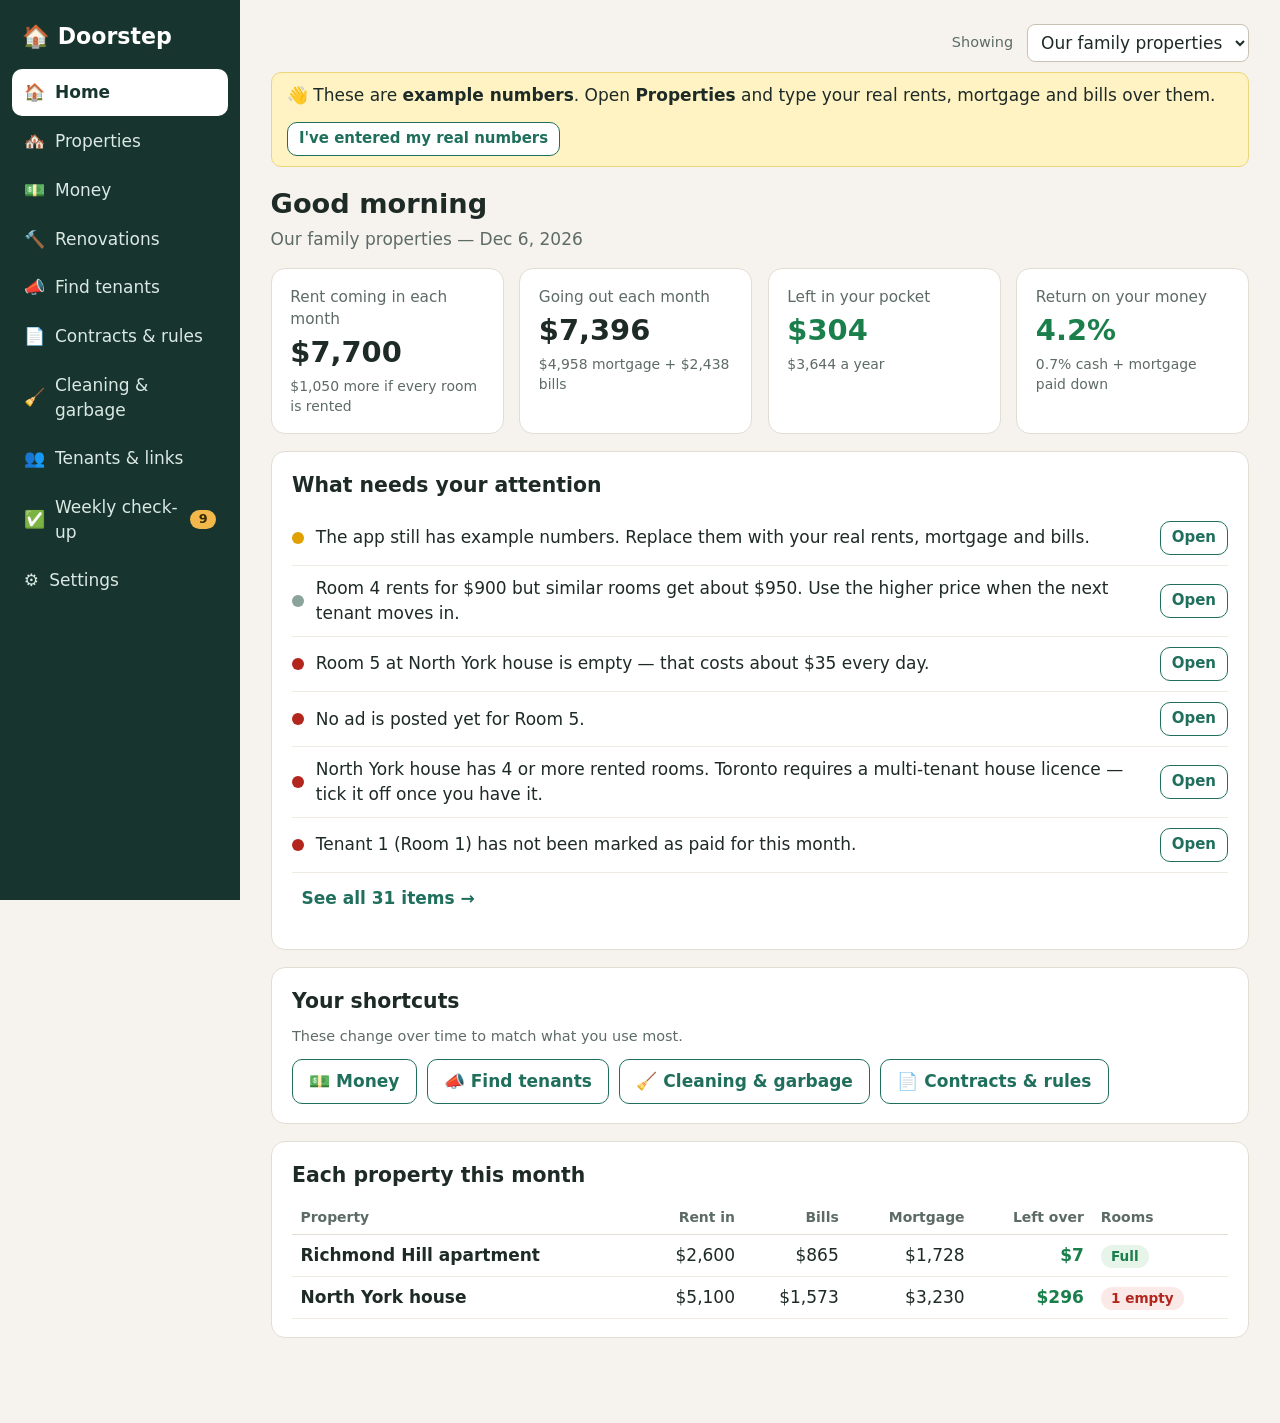
==== index.html @ 4da703fa "Doorstep: rental manager app Co-Authored-By: Claude Fable 5.2 <noreply@anthropic.com>" ====
<!doctype html><html lang="en"><head><meta charset="utf-8"><meta name="robots" content="noindex,nofollow"><meta name="viewport" content="width=device-width,initial-scale=1"><title>Doorstep — rental manager</title><style>
:root{--bg:#f6f3ee;--card:#fff;--ink:#1d2a26;--mute:#5d6b66;--line:#e2ddd3;--brand:#1f6f5c;--brand2:#e7f2ee;--warn:#b45309;--warnbg:#fdf3e1;--bad:#b3261e;--badbg:#fbe9e7;--good:#1a7f4b;--goodbg:#e6f4ea;--r:14px}
*{box-sizing:border-box}
html{font-size:17px}
body{margin:0;font-family:"Segoe UI",system-ui,-apple-system,Roboto,Arial,sans-serif;background:var(--bg);color:var(--ink);line-height:1.45}
h1{font-size:1.6rem;margin:0 0 .2rem}h2{font-size:1.2rem;margin:0 0 .6rem}h3{font-size:1rem;margin:1rem 0 .4rem}
p{margin:.3rem 0 .7rem}a{color:var(--brand)}
.sub{color:var(--mute);margin-bottom:1rem}
.small{font-size:.85rem;color:var(--mute)}
#app{display:flex;min-height:100vh}
nav{width:240px;background:#17352e;color:#fff;padding:1rem .7rem;position:sticky;top:0;height:100vh;overflow:auto;flex-shrink:0}
nav .logo{font-size:1.3rem;font-weight:700;padding:.2rem .6rem 1rem}
nav button{display:flex;gap:.6rem;align-items:center;width:100%;background:none;border:0;color:#dbe8e3;font:inherit;text-align:left;padding:.65rem .7rem;border-radius:10px;cursor:pointer;margin-bottom:2px}
nav button:hover{background:#ffffff1a}
nav button.on{background:#fff;color:#17352e;font-weight:600}
nav .badge{margin-left:auto;background:#f2b84b;color:#3b2a00;border-radius:99px;font-size:.75rem;padding:0 .5rem;font-weight:700}
main{flex:1;padding:1.4rem 1.8rem 4rem;max-width:1100px;min-width:0}
.top{display:flex;gap:.8rem;align-items:center;justify-content:flex-end;margin-bottom:.6rem;flex-wrap:wrap}
.card{background:var(--card);border:1px solid var(--line);border-radius:var(--r);padding:1.1rem 1.2rem;margin-bottom:1rem}
.grid{display:grid;gap:.9rem;grid-template-columns:repeat(auto-fit,minmax(200px,1fr));margin-bottom:1rem}
.stat{background:var(--card);border:1px solid var(--line);border-radius:var(--r);padding:1rem 1.1rem}
.stat .l{color:var(--mute);font-size:.9rem}.stat .v{font-size:1.7rem;font-weight:700;margin:.1rem 0}.stat .h{font-size:.82rem;color:var(--mute)}
.pos{color:var(--good)}.neg{color:var(--bad)}
.btn{font:inherit;border:1px solid var(--brand);background:var(--brand);color:#fff;border-radius:10px;padding:.55rem .95rem;cursor:pointer;font-weight:600;text-decoration:none;display:inline-block}
.btn:hover{filter:brightness(1.08)}
.btn.sec{background:#fff;color:var(--brand)}
.btn.ghost{background:none;border-color:transparent;color:var(--brand);padding:.4rem .5rem}
.btn.del{background:none;border-color:transparent;color:var(--bad);padding:.3rem .5rem;font-weight:400}
.btn.sm{padding:.3rem .65rem;font-size:.88rem}
.btn:focus-visible,.in:focus-visible,nav button:focus-visible{outline:3px solid #f2b84b;outline-offset:2px}
.row{display:flex;gap:.6rem;flex-wrap:wrap;align-items:center}
.sp{justify-content:space-between}
.in,select,textarea{font:inherit;border:1px solid #c9c2b5;border-radius:8px;padding:.42rem .55rem;background:#fff;color:var(--ink);max-width:100%}
input[type=number].in{width:120px;text-align:right}
textarea{width:100%;min-height:9rem;line-height:1.4}
label.f{display:flex;flex-direction:column;gap:.2rem;font-size:.9rem;color:var(--mute);min-width:150px}
label.f .in,label.f select{color:var(--ink)}
.form{display:grid;gap:.8rem;grid-template-columns:repeat(auto-fit,minmax(170px,1fr));margin:.6rem 0 1rem}
table{width:100%;border-collapse:collapse}
th{text-align:left;font-size:.82rem;color:var(--mute);font-weight:600;padding:.4rem .5rem;border-bottom:1px solid var(--line)}
td{padding:.45rem .5rem;border-bottom:1px solid #efebe3;vertical-align:middle}
td.n,th.n{text-align:right}
.tw{overflow-x:auto}
.chip{display:inline-block;border-radius:99px;padding:.1rem .6rem;font-size:.8rem;font-weight:600;background:#eee;color:#444;white-space:nowrap}
.chip.g{background:var(--goodbg);color:var(--good)}.chip.w{background:var(--warnbg);color:var(--warn)}.chip.b{background:var(--badbg);color:var(--bad)}.chip.i{background:var(--brand2);color:var(--brand)}
.note{background:var(--brand2);border-radius:10px;padding:.7rem .9rem;margin:.6rem 0;font-size:.92rem}
.note.w{background:var(--warnbg)}.note.b{background:var(--badbg)}
.todo{display:flex;gap:.7rem;align-items:center;padding:.6rem 0;border-bottom:1px solid #efebe3}
.todo:last-child{border:0}.todo .t{flex:1}
.dot{width:.7rem;height:.7rem;border-radius:50%;flex-shrink:0}.dot.high{background:var(--bad)}.dot.med{background:#e0a100}.dot.low{background:#8aa39b}
.bar{display:flex;height:34px;border-radius:8px;overflow:hidden;margin:.5rem 0}
.bar div{min-width:2px}
.legend{display:flex;gap:1rem;flex-wrap:wrap;font-size:.86rem}
.legend i{display:inline-block;width:.8rem;height:.8rem;border-radius:3px;margin-right:.3rem;vertical-align:-1px}
.big{font-size:2.6rem;font-weight:800}
.week{display:grid;grid-template-columns:8.5rem 1fr 1fr;gap:.5rem;padding:.5rem .3rem;border-bottom:1px solid #efebe3;align-items:center}
.week.now{background:var(--brand2);border-radius:8px}
.me{background:#fff3c4;border-radius:6px;padding:0 .3rem;font-weight:700}
.doc{white-space:pre-wrap;font-family:Georgia,serif;background:#fffdf8;border:1px solid var(--line);border-radius:8px;padding:1rem;max-height:22rem;overflow:auto;font-size:.92rem}
.lock{max-width:340px;margin:18vh auto;text-align:center}
ul.tight{margin:.3rem 0;padding-left:1.2rem}ul.tight li{margin:.15rem 0}
.banner{background:#fff3c4;border:1px solid #ecd67a;border-radius:10px;padding:.6rem .9rem;margin-bottom:1rem;display:flex;gap:.8rem;align-items:center;justify-content:space-between;flex-wrap:wrap}
.toast{position:fixed;bottom:1.2rem;left:50%;transform:translateX(-50%);background:#17352e;color:#fff;padding:.6rem 1rem;border-radius:10px;z-index:9;box-shadow:0 4px 16px #0004}
@media(max-width:820px){
 #app{flex-direction:column}
 nav{width:100%;height:auto;position:sticky;top:0;z-index:5;display:flex;overflow-x:auto;padding:.4rem;gap:.2rem}
 nav .logo{display:none}nav button{width:auto;white-space:nowrap;margin:0;padding:.5rem .7rem}
 main{padding:1rem .8rem 4rem}
 .week{grid-template-columns:1fr}
}
@media print{nav,.top,.btn,.banner,.noprint{display:none!important}body{background:#fff}main{padding:0;max-width:none}.card,.stat{break-inside:avoid}}
</style></head><body><div id="app"></div><script>
/* Doorstep — core: data, storage, money math, chores, checks */
const KEY = 'doorstep.v1';
const GUIDELINE = { 2026: 2.1, 2027: 1.9 }; // Ontario rent increase guideline, % (ontario.ca)
const $ = (s, r = document) => r.querySelector(s);
const esc = s => String(s ?? '').replace(/[&<>"']/g, c => ({ '&': '&amp;', '<': '&lt;', '>': '&gt;', '"': '&quot;', "'": '&#39;' }[c]));
const uid = () => Math.random().toString(36).slice(2, 9);
const money = (n, d = 0) => (n < 0 ? '−' : '') + '$' + Math.abs(n || 0).toLocaleString('en-CA', { minimumFractionDigits: d, maximumFractionDigits: d });
const pct = n => isFinite(n) ? (n * 100).toFixed(1) + '%' : '—';
const iso = d => d.getFullYear() + '-' + String(d.getMonth() + 1).padStart(2, '0') + '-' + String(d.getDate()).padStart(2, '0');
const today = () => iso(new Date());
const pDate = s => { const [y, m, d] = String(s).split('-').map(Number); return new Date(y, (m || 1) - 1, d || 1); };
const nice = s => s ? pDate(s).toLocaleDateString('en-CA', { month: 'short', day: 'numeric', year: 'numeric' }) : '—';
const daysBetween = (a, b) => Math.round((pDate(b) - pDate(a)) / 864e5);
const monthKey = (d = new Date()) => iso(d).slice(0, 7);

let S;

function seed() {
  const P = 'pf1', A = 'prA', H = 'prH', f1 = 'flr1', f2 = 'flr2';
  const T = [1, 2, 3, 4, 5, 6, 7].map(i => ({ id: 'tn' + i, name: 'Tenant ' + i, email: '', phone: '', leaseStart: '2026-0' + (i + 1) + '-01', deposit: 0, lastIncrease: '' }));
  const rents = [950, 1000, 1100, 900, 1050, 1150];
  return {
    v: 1, sample: true,
    settings: { landlord: '', email: '', phone: '', pin: '', lastBackup: '' },
    ui: { view: 'home', pf: P, open: H, month: monthKey(), tenant: '' },
    portfolios: [{ id: P, name: 'Our family properties', kind: 'owned', feePct: 8, owner: '' }],
    properties: [
      { id: A, pf: P, name: 'Richmond Hill apartment', address: 'Richmond Hill, ON', value: 650000, invested: 150000,
        mortgage: { balance: 300000, rate: 4.9, years: 25, payment: 0 },
        expenses: [{ id: uid(), name: 'Property tax', amount: 280, per: 'm' }, { id: uid(), name: 'Condo / maintenance fee', amount: 550, per: 'm' }, { id: uid(), name: 'Insurance', amount: 420, per: 'y' }],
        floors: [], camera: false, wasteDay: 2, wasteFlip: false, choreStart: '2026-01-05', compliance: {} },
      { id: H, pf: P, name: 'North York house', address: 'North York, Toronto, ON', value: 1400000, invested: 350000,
        mortgage: { balance: 550000, rate: 5.1, years: 25, payment: 0 },
        expenses: [{ id: uid(), name: 'Property tax', amount: 600, per: 'm' }, { id: uid(), name: 'Insurance', amount: 2200, per: 'y' }, { id: uid(), name: 'Hydro, gas, water', amount: 450, per: 'm' }, { id: uid(), name: 'Internet', amount: 90, per: 'm' }, { id: uid(), name: 'Repairs set-aside', amount: 250, per: 'm' }],
        floors: [
          { id: f1, name: 'Main floor', tasks: 'Kitchen: counters, stove top, sink, microwave, table\nKitchen: wipe fridge shelves, throw out old food\nWashroom: toilet, sink, shower/tub, mirror\nFront entrance and corridor: sweep, tidy shoes, shake mats\nVacuum all shared floors\nMop kitchen and washroom floors\nEmpty kitchen and washroom bins into the outdoor bins\nWipe door handles and light switches' },
          { id: f2, name: 'Upper floor', tasks: 'Washroom: toilet, sink, shower/tub, mirror\nKitchen or kitchenette (if on this floor): counters, sink, stove top\nStairs and landing: vacuum, wipe the handrail\nCorridor: vacuum and tidy\nMop washroom floor\nLaundry area: wipe machines, empty lint trap\nEmpty shared bins into the outdoor bins\nWipe door handles and light switches' }],
        camera: true, wasteDay: 2, wasteFlip: false, choreStart: '2026-01-05', compliance: {} }
    ],
    units: [{ id: 'unA', prop: A, name: 'Whole apartment', floor: '', rent: 2600, market: 2700, tenant: 'tn7', desc: '2 bedroom apartment, bright, parking included' }]
      .concat(rents.map((r, i) => ({ id: 'un' + (i + 1), prop: H, name: 'Room ' + (i + 1), floor: i < 3 ? f1 : f2, rent: r, market: r + (i % 2 ? 50 : 0), tenant: i === 4 ? '' : 'tn' + (i + 1), desc: 'Furnished private room, shared kitchen and washroom, Wi-Fi and utilities included' }))),
    tenants: T.filter(t => t.id !== 'tn5'),
    payments: {}, // "2026-11": { tenantId: "2026-11-01" }
    renos: [],
    ads: {}, // unitId -> { title, body, avail, ch: { chId: { posted, leads, spent } } }
    docs: [],
    chores: {}, // "propId|floorId|mondayISO" -> true (done)
    usage: { views: {}, days: {}, first: today() },
    qc: { last: '', reports: [] }
  };
}

function load() {
  try { S = JSON.parse(localStorage.getItem(KEY)); } catch (e) { S = null; }
  if (!S || !S.v) S = seed();
}
function save() { try { localStorage.setItem(KEY, JSON.stringify(S)); } catch (e) { } }

/* ---------- lookups ---------- */
const byId = (list, id) => list.find(x => x.id === id);
const propsOf = pf => S.properties.filter(p => p.pf === pf);
const unitsOf = pid => S.units.filter(u => u.prop === pid);
const curPf = () => byId(S.portfolios, S.ui.pf) || S.portfolios[0];
const tenantUnit = tid => S.units.find(u => u.tenant === tid);
const pfTenants = pf => S.tenants.filter(t => { const u = tenantUnit(t.id); return u && byId(S.properties, u.prop).pf === pf; });

/* ---------- money math ---------- */
// Canadian fixed mortgages compound twice a year.
const mRate = annualPct => Math.pow(1 + (annualPct || 0) / 200, 1 / 6) - 1;
function mortgagePay(bal, ratePct, years) {
  const i = mRate(ratePct), n = (years || 25) * 12;
  if (!bal) return 0;
  return i ? bal * i / (1 - Math.pow(1 + i, -n)) : bal / n;
}
const perMonth = e => e.per === 'y' ? (e.amount || 0) / 12 : (e.amount || 0);
function propFin(p) {
  const us = unitsOf(p.id);
  const potential = us.reduce((a, u) => a + (u.rent || 0), 0);
  const rent = us.filter(u => u.tenant).reduce((a, u) => a + (u.rent || 0), 0);
  const opex = p.expenses.reduce((a, e) => a + perMonth(e), 0);
  const m = p.mortgage || {};
  const pay = m.payment > 0 ? m.payment : mortgagePay(m.balance, m.rate, m.years);
  const interest = Math.min(pay, (m.balance || 0) * mRate(m.rate));
  const principal = Math.max(0, pay - interest);
  const noi = rent - opex, cash = noi - pay;
  return { potential, rent, vacancy: potential - rent, opex, pay, interest, principal, noi, cash,
    value: p.value || 0, equity: (p.value || 0) - (m.balance || 0), invested: p.invested || 0,
    cap: p.value ? noi * 12 / p.value : NaN, coc: p.invested ? cash * 12 / p.invested : NaN,
    roi: p.invested ? (cash + principal) * 12 / p.invested : NaN,
    rooms: us.length, empty: us.filter(u => !u.tenant).length };
}
function pfFin(pf) {
  const keys = ['potential', 'rent', 'vacancy', 'opex', 'pay', 'interest', 'principal', 'noi', 'cash', 'value', 'equity', 'invested', 'rooms', 'empty'];
  const t = Object.fromEntries(keys.map(k => [k, 0]));
  propsOf(pf.id).forEach(p => { const f = propFin(p); keys.forEach(k => t[k] += f[k]); });
  t.cap = t.value ? t.noi * 12 / t.value : NaN;
  t.coc = t.invested ? t.cash * 12 / t.invested : NaN;
  t.roi = t.invested ? (t.cash + t.principal) * 12 / t.invested : NaN;
  t.fee = pf.kind === 'managed' ? t.rent * (pf.feePct || 0) / 100 : 0;
  return t;
}
function renoCalc(r) {
  const total = (r.cost || 0) + (r.lost || 0);
  const yearly = (r.rentUp || 0) * 12;
  const loanPay = r.financed ? mortgagePay(r.cost, r.rate, r.years) * 12 : 0;
  const payback = yearly > 0 ? total / yearly : Infinity;
  const roi = total ? yearly / total : NaN;
  let interest5 = 0;
  if (r.financed) { let bal = r.cost || 0; const i = mRate(r.rate), pm = loanPay / 12; for (let k = 0; k < 60 && bal > 0; k++) { const it = bal * i; interest5 += it; bal -= pm - it; } }
  const five = yearly * 5 + (r.valueUp || 0) - total - interest5;
  let verdict = ['b', 'Probably not worth it for the rent alone'];
  if (payback <= 3) verdict = ['g', 'Strong — pays for itself in ' + payback.toFixed(1) + ' years'];
  else if (payback <= 6) verdict = ['w', 'Okay — pays for itself in ' + payback.toFixed(1) + ' years'];
  else if (isFinite(payback)) verdict = ['b', 'Slow — takes ' + payback.toFixed(1) + ' years to pay back'];
  return { total, yearly, loanPay, payback, roi, five, verdict };
}

/* ---------- cleaning and garbage rotation ---------- */
const DAYS = ['Sunday', 'Monday', 'Tuesday', 'Wednesday', 'Thursday', 'Friday', 'Saturday'];
function mondayOf(d) { const x = new Date(d); x.setHours(0, 0, 0, 0); x.setDate(x.getDate() - ((x.getDay() + 6) % 7)); return x; }
function weekIdx(p, date) { return Math.round((mondayOf(date) - mondayOf(pDate(p.choreStart || '2026-01-05'))) / 6048e5); }
const mod = (a, n) => ((a % n) + n) % n;
function floorTenants(p, fid) { return unitsOf(p.id).filter(u => u.floor === fid && u.tenant).map(u => byId(S.tenants, u.tenant)).filter(Boolean); }
function cleanerFor(p, fid, w) { const l = floorTenants(p, fid); return l.length ? l[mod(w, l.length)] : null; }
// Garbage rotates through everyone in the house, arranged so nobody gets cleaning and garbage in the same week.
function garbageOrder(p) {
  const pool = [];
  p.floors.forEach(f => { const l = floorTenants(p, f.id); l.forEach((t, i) => pool.push({ t, i, n: l.length, f: f.id })); });
  const out = []; let lastF = null;
  for (let pos = 0; pos < pool.length; pos++) {
    const free = pool.filter(x => !out.includes(x));
    const ok = free.filter(x => x.n < 2 || mod(pos, x.n) !== x.i);
    const pick = (ok.find(x => x.f !== lastF) || ok[0] || free[0]);
    out.push(pick); lastF = pick.f;
  }
  return out.map(x => x.t);
}
function garbageFor(p, w) {
  const l = garbageOrder(p); if (!l.length) return null;
  if (w < 0) return l[mod(w, l.length)];
  // Each week: among people who are not cleaning, pick whoever has done garbage least (then longest ago). Keeps it fair even when a room is empty.
  const cnt = new Map(l.map(t => [t, 0])), last = new Map(l.map((t, i) => [t, i - 100])); let pick;
  for (let k = 0; k <= w; k++) {
    const busy = p.floors.map(f => cleanerFor(p, f.id, k)), free = l.filter(t => !busy.includes(t)), pool = free.length ? free : l;
    pick = pool.reduce((a, b) => (cnt.get(b) < cnt.get(a) || (cnt.get(b) === cnt.get(a) && last.get(b) < last.get(a))) ? b : a);
    cnt.set(pick, cnt.get(pick) + 1); last.set(pick, k);
  }
  return pick;
}
const wasteType = (p, w) => (mod(w, 2) === 0) !== !!p.wasteFlip ? 'Garbage' : 'Recycling';
function schedule(p, weeks = 8, from = new Date()) {
  const w0 = weekIdx(p, from), m0 = mondayOf(from), rows = [];
  for (let k = 0; k < weeks; k++) {
    const mon = new Date(m0); mon.setDate(mon.getDate() + k * 7);
    const pick = new Date(mon); pick.setDate(pick.getDate() + mod((p.wasteDay ?? 2) - 1, 7));
    rows.push({ mon: iso(mon), pickup: iso(pick), w: w0 + k, waste: wasteType(p, w0 + k), garbage: garbageFor(p, w0 + k),
      clean: p.floors.map(f => ({ f, t: cleanerFor(p, f.id, w0 + k) })) });
  }
  return rows;
}

/* ---------- rent rules ---------- */
function increaseInfo(t) {
  const u = tenantUnit(t.id); if (!u || !t.leaseStart) return null;
  const base = t.lastIncrease || t.leaseStart;
  const next = pDate(base); next.setFullYear(next.getFullYear() + 1);
  const g = GUIDELINE[next.getFullYear()] ?? GUIDELINE[2027];
  const notice = new Date(next); notice.setDate(notice.getDate() - 90);
  return { next: iso(next), noticeBy: iso(notice), g, up: Math.round(u.rent * g) / 100, daysToNotice: daysBetween(today(), iso(notice)) };
}

/* ---------- things that need attention (used by Home and the weekly check-up) ---------- */
function findings(pf) {
  const out = [], add = (sev, text, view, tip) => out.push({ sev, text, view, tip });
  const mk = monthKey(), paid = S.payments[mk] || {}, dom = new Date().getDate();
  if (S.sample) add('med', 'The app still has example numbers. Replace them with your real rents, mortgage and bills.', 'properties');
  propsOf(pf.id).forEach(p => {
    const f = propFin(p);
    unitsOf(p.id).forEach(u => {
      if (!u.tenant) {
        add('high', `${u.name} at ${p.name} is empty — that costs about ${money(u.rent / 30)} every day.`, 'market');
        const ad = S.ads[u.id], posts = ad ? Object.values(ad.ch || {}).filter(c => c.posted) : [];
        if (!posts.length) add('high', `No ad is posted yet for ${u.name}.`, 'market');
        else if (posts.every(c => daysBetween(c.posted, today()) > 7)) add('med', `The ads for ${u.name} are more than a week old. Refresh them so they go back to the top.`, 'market');
      } else if (u.market > u.rent * 1.05) add('low', `${u.name} rents for ${money(u.rent)} but similar rooms get about ${money(u.market)}. Use the higher price when the next tenant moves in.`, 'properties');
    });
    if (f.cash < 0 && pf.kind === 'owned') add('high', `${p.name} loses ${money(-f.cash)} a month after the mortgage and bills.`, 'money');
    if (f.rent && f.opex / f.rent > 0.5) add('low', `Bills at ${p.name} take ${pct(f.opex / f.rent)} of the rent. Worth checking insurance and utility prices.`, 'properties');
    if (unitsOf(p.id).length >= 4 && /toronto|north york|scarborough|etobicoke/i.test(p.address) && !(p.compliance || {}).licence)
      add('high', `${p.name} has 4 or more rented rooms. Toronto requires a multi-tenant house licence — tick it off once you have it.`, 'contracts');
  });
  pfTenants(pf.id).forEach(t => {
    const u = tenantUnit(t.id), p = byId(S.properties, u.prop);
    if (dom > 3 && !paid[t.id]) add('high', `${t.name} (${u.name}) has not been marked as paid for this month.`, 'money');
    if (!t.email) add('low', `${t.name} has no email saved, so documents cannot be sent.`, 'people');
    const docs = S.docs.filter(d => d.tenant === t.id);
    if (p.camera && !docs.some(d => d.kind === 'camera' && d.status === 'signed')) add('med', `${t.name} has not signed the outdoor camera notice.`, 'contracts');
    if (p.floors.length && !docs.some(d => d.kind === 'rules' && d.status === 'signed')) add('low', `${t.name} has not signed the house rules and cleaning agreement.`, 'contracts');
    const inc = increaseInfo(t);
    if (inc && inc.daysToNotice <= 30) add('med', `${t.name}: you can raise the rent by up to ${inc.g}% (${money(inc.up, 2)} a month) from ${nice(inc.next)}. Form N1 must be given by ${nice(inc.noticeBy)}.`, 'contracts');
  });
  const lb = S.settings.lastBackup;
  if (!lb || daysBetween(lb, today()) > 7) add('low', 'No backup saved in the last week. Save one so your numbers are never lost.', 'settings');
  return out;
}
function qcScore(list) { return Math.max(0, 100 - list.reduce((a, f) => a + ({ high: 12, med: 6, low: 2 }[f.sev]), 0)); }

/* ---------- private tenant links (packed into the link itself) ---------- */
async function pack(obj) {
  let bytes = new TextEncoder().encode(JSON.stringify(obj)), z = '0';
  if (window.CompressionStream) { bytes = new Uint8Array(await new Response(new Blob([bytes]).stream().pipeThrough(new CompressionStream('deflate-raw'))).arrayBuffer()); z = '1'; }
  let b = ''; bytes.forEach(c => b += String.fromCharCode(c));
  return z + btoa(b).replace(/\+/g, '-').replace(/\//g, '_').replace(/=+$/, '');
}
async function unpack(s) {
  let bytes = Uint8Array.from(atob(s.slice(1).replace(/-/g, '+').replace(/_/g, '/')), c => c.charCodeAt(0));
  if (s[0] === '1') bytes = new Uint8Array(await new Response(new Blob([bytes]).stream().pipeThrough(new DecompressionStream('deflate-raw'))).arrayBuffer());
  return JSON.parse(new TextDecoder().decode(bytes));
}
function tenantPayload(t) {
  const u = tenantUnit(t.id), p = byId(S.properties, u.prop), fl = byId(p.floors, u.floor);
  const first = x => x ? x.name : '—';
  return { n: t.name, u: u.name, p: p.name, a: p.address, ll: S.settings.landlord, le: S.settings.email, lp: S.settings.phone, rent: u.rent,
    made: today(), fl: fl ? fl.name : '', tasks: fl ? fl.tasks : '', day: DAYS[p.wasteDay ?? 2],
    sch: fl ? schedule(p, 12).map(r => ({ m: r.mon, pk: r.pickup, w: r.waste, g: first(r.garbage), c: first((r.clean.find(c => c.f.id === fl.id) || {}).t) })) : [],
    docs: S.docs.filter(d => d.tenant === t.id && d.status !== 'draft').map(d => ({ t: d.title, b: d.body, s: d.status })) };
}
const isHosted = () => /^https?:/.test(location.protocol);
async function tenantLink(t) { return location.href.split('#')[0] + '#t=' + await pack(tenantPayload(t)); }

/* ---------- small UI helpers ---------- */
function toast(msg) { const d = document.createElement('div'); d.className = 'toast'; d.textContent = msg; document.body.appendChild(d); setTimeout(() => d.remove(), 2600); }
async function copy(text) { try { await navigator.clipboard.writeText(text); } catch (e) { const ta = document.createElement('textarea'); ta.value = text; document.body.appendChild(ta); ta.select(); document.execCommand('copy'); ta.remove(); } }
function resolve(path) {
  const segs = path.split('.'); let o = S;
  for (let i = 0; i < segs.length - 1; i++) {
    const [k, id] = segs[i].split(':');
    o = id !== undefined ? o[k].find(x => x.id === id) : (o[k] ??= {});
  }
  return [o, segs[segs.length - 1]];
}
const num = (path, val, w) => `<input class="in" type="number" step="any" data-bind="${path}" data-type="num" value="${val ?? ''}"${w ? ` style="width:${w}px"` : ''} aria-label="${esc(path.split('.').pop())}">`;
const txt = (path, val, ph = '', type = 'text') => `<input class="in" type="${type}" data-bind="${path}" value="${esc(val)}" placeholder="${esc(ph)}">`;
const field = (label, html) => `<label class="f">${esc(label)}${html}</label>`;
const sel = (path, val, opts, type = '') => `<select data-bind="${path}" data-type="${type}">${opts.map(([v, l]) => `<option value="${esc(v)}"${String(v) === String(val ?? '') ? ' selected' : ''}>${esc(l)}</option>`).join('')}</select>`;
/* Doorstep — shell, Home, Properties, Money, Renovations */
const NAV = [['home', '🏠', 'Home'], ['properties', '🏘️', 'Properties'], ['money', '💵', 'Money'], ['reno', '🔨', 'Renovations'], ['market', '📣', 'Find tenants'], ['contracts', '📄', 'Contracts & rules'], ['chores', '🧹', 'Cleaning & garbage'], ['people', '👥', 'Tenants & links'], ['qc', '✅', 'Weekly check-up'], ['settings', '⚙️', 'Settings']];
const V = {}, A = {};
let unlocked = false;

function render() {
  if (S.settings.pin && !unlocked) {
    $('#app').innerHTML = `<main><div class="card lock"><h1>🏠 Doorstep</h1><p>Enter your PIN</p><input class="in" id="pin" type="password" inputmode="numeric" autofocus style="text-align:center;font-size:1.4rem;width:10rem"><p><button class="btn" data-act="unlock">Open</button></p></div></main>`;
    return;
  }
  const y = scrollY, fb = document.activeElement && document.activeElement.dataset ? document.activeElement.dataset.bind : null;
  const pf = curPf(), urgent = findings(pf).filter(f => f.sev === 'high').length, v = V[S.ui.view] ? S.ui.view : 'home';
  $('#app').innerHTML = `<nav aria-label="Main menu"><div class="logo">🏠 Doorstep</div>${NAV.map(([id, ic, l]) => `<button class="${id === v ? 'on' : ''}" data-act="nav" data-arg="${id}"${id === v ? ' aria-current="page"' : ''}><span aria-hidden="true">${ic}</span>${l}${id === 'qc' && urgent ? `<span class="badge" title="${urgent} urgent items">${urgent}</span>` : ''}</button>`).join('')}</nav>
  <main><div class="top"><label class="small" for="pfsel">Showing</label>${sel('ui.pf', S.ui.pf, S.portfolios.map(p => [p.id, p.name + (p.kind === 'managed' ? ' (managed for a client)' : '')])).replace('<select', '<select id="pfsel"')}</div>
  ${S.sample ? `<div class="banner"><span>👋 These are <b>example numbers</b>. Open <b>Properties</b> and type your real rents, mortgage and bills over them.</span><button class="btn sm sec" data-act="clearSample">I've entered my real numbers</button></div>` : ''}
  ${V[v](pf)}</main>`;
  scrollTo(0, y);
  if (fb) { const el = document.querySelector(`[data-bind="${fb}"]`); if (el) el.focus(); }
}

document.addEventListener('click', e => {
  const el = e.target.closest('[data-act]'); if (!el) return;
  if (TP) { A[el.dataset.act](el.dataset.arg, el); return; }
  if (el.dataset.confirm && !el._armed) { const old = el.textContent; el._armed = 1; el.textContent = 'Tap again to confirm'; setTimeout(() => { if (el.isConnected) { el._armed = 0; el.textContent = old; } }, 3500); return; }
  const r = A[el.dataset.act](el.dataset.arg, el);
  if (r instanceof Promise) r.then(() => { save(); render(); }); else if (r !== false) { save(); render(); }
});
document.addEventListener('change', e => {
  const el = e.target; if (!el.dataset || !el.dataset.bind) return;
  const [o, k] = resolve(el.dataset.bind);
  o[k] = el.type === 'checkbox' ? el.checked : el.dataset.type === 'num' ? (parseFloat(el.value) || 0) : el.value;
  save(); render();
});
document.addEventListener('keydown', e => { if (e.key === 'Enter' && e.target.id === 'pin') A.unlock(); });

function track(view) { const u = S.usage; (u.views[view] ??= { n: 0, last: '' }).n++; u.views[view].last = today(); u.days[today()] = 1; }
A.nav = v => { S.ui.view = v; track(v); save(); render(); scrollTo(0, 0); return false; };
A.unlock = () => { if ($('#pin').value === S.settings.pin) { unlocked = true; render(); } else toast('That PIN is not right'); return false; };
A.clearSample = () => { S.sample = false; };

/* ---------------- Home ---------------- */
V.home = pf => {
  const f = pfFin(pf), fs = findings(pf), managed = pf.kind === 'managed';
  const used = Object.entries(S.usage.views).filter(([k]) => k !== 'home' && V[k]).sort((a, b) => b[1].n - a[1].n).slice(0, 4).map(([k]) => k);
  const quick = [...new Set([...used, 'money', 'market', 'chores', 'contracts'])].slice(0, 4);
  const h = new Date().getHours(), hi = h < 12 ? 'Good morning' : h < 18 ? 'Good afternoon' : 'Good evening';
  const stats = managed ? [
    ['Rent collected each month', money(f.rent), `${f.rooms - f.empty} of ${f.rooms} rooms rented`],
    ['Your management fee', money(f.fee), `${pf.feePct}% of the rent`, 'pos'],
    ["Owner's money left over", money(f.cash - f.fee), 'after bills, mortgage and your fee', f.cash - f.fee >= 0 ? 'pos' : 'neg'],
    ["Owner's return", pct(f.invested ? (f.cash - f.fee + f.principal) * 12 / f.invested : NaN), 'per year on the cash they put in']
  ] : [
    ['Rent coming in each month', money(f.rent), f.vacancy ? `${money(f.vacancy)} more if every room is rented` : 'every room is rented 🎉'],
    ['Going out each month', money(f.opex + f.pay), `${money(f.pay)} mortgage + ${money(f.opex)} bills`],
    ['Left in your pocket', money(f.cash), `${money(f.cash * 12)} a year`, f.cash >= 0 ? 'pos' : 'neg'],
    ['Return on your money', pct(f.roi), `${pct(f.coc)} cash + mortgage paid down`, f.roi >= 0 ? 'pos' : 'neg']
  ];
  return `<h1>${hi}${S.settings.landlord ? ', ' + esc(S.settings.landlord.split(' ')[0]) : ''}</h1><div class="sub">${esc(pf.name)} — ${nice(today())}</div>
  <div class="grid">${stats.map(([l, v, hint, c]) => `<div class="stat"><div class="l">${l}</div><div class="v ${c || ''}">${v}</div><div class="h">${hint}</div></div>`).join('')}</div>
  <div class="card"><h2>What needs your attention</h2>${fs.length ? fs.slice(0, 6).map(todoRow).join('') + (fs.length > 6 ? `<p><button class="btn ghost" data-act="nav" data-arg="qc">See all ${fs.length} items →</button></p>` : '') : '<p>Nothing right now. Everything is in good shape. 🌿</p>'}</div>
  <div class="card"><h2>Your shortcuts</h2><p class="small">These change over time to match what you use most.</p><div class="row">${quick.map(k => { const n = NAV.find(x => x[0] === k); return `<button class="btn sec" data-act="nav" data-arg="${k}">${n[1]} ${n[2]}</button>`; }).join('')}</div></div>
  <div class="card"><h2>Each property this month</h2><div class="tw"><table><tr><th>Property</th><th class="n">Rent in</th><th class="n">Bills</th><th class="n">Mortgage</th><th class="n">Left over</th><th>Rooms</th></tr>
  ${propsOf(pf.id).map(p => { const x = propFin(p); return `<tr><td><b>${esc(p.name)}</b></td><td class="n">${money(x.rent)}</td><td class="n">${money(x.opex)}</td><td class="n">${money(x.pay)}</td><td class="n ${x.cash >= 0 ? 'pos' : 'neg'}"><b>${money(x.cash)}</b></td><td>${x.empty ? `<span class="chip b">${x.empty} empty</span>` : '<span class="chip g">Full</span>'}</td></tr>`; }).join('') || '<tr><td colspan="6">No properties yet. Add one under Properties.</td></tr>'}</table></div></div>`;
};
const todoRow = f => `<div class="todo"><span class="dot ${f.sev}" title="${f.sev === 'high' ? 'Urgent' : f.sev === 'med' ? 'Soon' : 'When you have time'}"></span><span class="t">${esc(f.text)}</span><button class="btn sm sec" data-act="nav" data-arg="${f.view}">Open</button></div>`;

/* ---------------- Properties ---------------- */
V.properties = pf => `<h1>Properties</h1><div class="sub">Type your real numbers here. Everything else in the app is worked out from them.</div>
  <div class="card"><h2>This group: ${esc(pf.name)}</h2><p class="small">A group keeps one owner's properties and money separate. Make a new group for each client you manage for.</p>
  <div class="form">${field('Group name', txt(`portfolios:${pf.id}.name`, pf.name))}${field('Whose is it?', sel(`portfolios:${pf.id}.kind`, pf.kind, [['owned', 'Ours'], ['managed', 'I manage it for a client']]))}
  ${pf.kind === 'managed' ? field('Client name', txt(`portfolios:${pf.id}.owner`, pf.owner)) + field('My fee (% of rent)', num(`portfolios:${pf.id}.feePct`, pf.feePct)) : ''}</div>
  <div class="row"><button class="btn sec" data-act="addPf">＋ New group (for a client)</button>${S.portfolios.length > 1 ? `<button class="btn del" data-act="delPf" data-arg="${pf.id}" data-confirm="1">Delete this group</button>` : ''}</div></div>
  ${propsOf(pf.id).map(propCard).join('')}
  <button class="btn" data-act="addProp">＋ Add a property</button>`;

function propCard(p) {
  const f = propFin(p), open = S.ui.open === p.id, b = `properties:${p.id}`;
  const free = S.tenants.filter(t => !tenantUnit(t.id));
  const head = `<div class="row sp"><div><h2 style="margin:0">${esc(p.name)}</h2><span class="small">${esc(p.address)} · ${f.rooms} unit${f.rooms === 1 ? '' : 's'} · ${money(f.rent)} rent · <b class="${f.cash >= 0 ? 'pos' : 'neg'}">${money(f.cash)} left over</b> a month</span></div><button class="btn sec" data-act="openProp" data-arg="${p.id}" aria-expanded="${open}">${open ? 'Close' : 'Open and edit'}</button></div>`;
  if (!open) return `<div class="card">${head}</div>`;
  return `<div class="card">${head}
  <h3>The basics</h3><div class="form">${field('Name', txt(b + '.name', p.name))}${field('Address', txt(b + '.address', p.address))}${field('What it is worth today ($)', num(b + '.value', p.value))}${field('Cash we put in ($) — down payment + renovations', num(b + '.invested', p.invested))}</div>
  <h3>Mortgage</h3><div class="form">${field('Amount still owed ($)', num(b + '.mortgage.balance', p.mortgage.balance))}${field('Interest rate (%)', num(b + '.mortgage.rate', p.mortgage.rate))}${field('Years left to pay', num(b + '.mortgage.years', p.mortgage.years))}${field('Monthly payment ($) — leave 0 to calculate', num(b + '.mortgage.payment', p.mortgage.payment))}</div>
  <div class="note">Payment <b>${money(f.pay)}</b> a month. Of that, <b>${money(f.interest)}</b> is interest (gone) and <b>${money(f.principal)}</b> pays down the loan (you keep it as equity).</div>
  <h3>Bills and expenses</h3><div class="tw"><table><tr><th>What</th><th class="n">Amount ($)</th><th>How often</th><th></th></tr>
  ${p.expenses.map(e => `<tr><td>${txt(`${b}.expenses:${e.id}.name`, e.name)}</td><td class="n">${num(`${b}.expenses:${e.id}.amount`, e.amount)}</td><td>${sel(`${b}.expenses:${e.id}.per`, e.per, [['m', 'every month'], ['y', 'once a year']])}</td><td><button class="btn del" data-act="delExp" data-arg="${p.id}|${e.id}" aria-label="Remove ${esc(e.name)}">Remove</button></td></tr>`).join('')}
  <tr><td colspan="4"><button class="btn ghost" data-act="addExp" data-arg="${p.id}">＋ Add a bill</button> <span class="small">Total: ${money(f.opex)} a month</span></td></tr></table></div>
  <h3>Rooms / units</h3><div class="tw"><table><tr><th>Name</th>${p.floors.length ? '<th>Floor</th>' : ''}<th class="n">Rent now ($)</th><th class="n">Market rent ($)</th><th>Who lives there</th><th></th></tr>
  ${unitsOf(p.id).map(u => `<tr><td>${txt(`units:${u.id}.name`, u.name)}</td>${p.floors.length ? `<td>${sel(`units:${u.id}.floor`, u.floor, [['', '—'], ...p.floors.map(x => [x.id, x.name])])}</td>` : ''}<td class="n">${num(`units:${u.id}.rent`, u.rent, 100)}</td><td class="n">${num(`units:${u.id}.market`, u.market, 100)}</td><td>${sel(`units:${u.id}.tenant`, u.tenant, [['', '— empty —'], ...S.tenants.filter(t => t.id === u.tenant || free.includes(t)).map(t => [t.id, t.name])])}</td><td><button class="btn del" data-act="delUnit" data-arg="${u.id}" data-confirm="1">Remove</button></td></tr>`).join('')}
  <tr><td colspan="6"><button class="btn ghost" data-act="addUnit" data-arg="${p.id}">＋ Add a room</button> <button class="btn ghost" data-act="addFloor" data-arg="${p.id}">＋ Add a floor</button> <span class="small">Add new people under “Tenants & links”, then pick them here.</span></td></tr></table></div>
  <h3>Other</h3><label class="row"><input type="checkbox" data-bind="${b}.camera" ${p.camera ? 'checked' : ''}> There is a security camera outside this property</label>
  <p style="margin-top:1rem"><button class="btn del" data-act="delProp" data-arg="${p.id}" data-confirm="1">Delete this property</button></p></div>`;
}
A.openProp = id => { S.ui.open = S.ui.open === id ? '' : id; };
A.addPf = () => { const id = uid(); S.portfolios.push({ id, name: 'New client', kind: 'managed', feePct: 8, owner: '' }); S.ui.pf = id; toast('New group made. Give it a name.'); };
A.delPf = id => { propsOf(id).forEach(p => A.delProp(p.id)); S.portfolios = S.portfolios.filter(p => p.id !== id); S.ui.pf = S.portfolios[0].id; };
A.addProp = () => { const id = uid(); S.properties.push({ id, pf: curPf().id, name: 'New property', address: '', value: 0, invested: 0, mortgage: { balance: 0, rate: 5, years: 25, payment: 0 }, expenses: [], floors: [], camera: false, wasteDay: 2, wasteFlip: false, choreStart: '2026-01-05', compliance: {} }); S.units.push({ id: uid(), prop: id, name: 'Unit 1', floor: '', rent: 0, market: 0, tenant: '', desc: '' }); S.ui.open = id; };
A.delProp = id => { S.units = S.units.filter(u => u.prop !== id); S.properties = S.properties.filter(p => p.id !== id); S.renos = S.renos.filter(r => r.prop !== id); };
A.addExp = pid => { byId(S.properties, pid).expenses.push({ id: uid(), name: 'New bill', amount: 0, per: 'm' }); };
A.delExp = arg => { const [pid, eid] = arg.split('|'), p = byId(S.properties, pid); p.expenses = p.expenses.filter(e => e.id !== eid); };
A.addUnit = pid => { const p = byId(S.properties, pid); S.units.push({ id: uid(), prop: pid, name: 'Room ' + (unitsOf(pid).length + 1), floor: p.floors[0] ? p.floors[0].id : '', rent: 0, market: 0, tenant: '', desc: '' }); };
A.delUnit = id => { S.units = S.units.filter(u => u.id !== id); delete S.ads[id]; };
A.addFloor = pid => { const p = byId(S.properties, pid); p.floors.push({ id: uid(), name: 'Floor ' + (p.floors.length + 1), tasks: 'Kitchen\nWashroom\nCorridor\nVacuum and mop\nEmpty bins' }); toast('Floor added. Rename it under Cleaning & garbage.'); };

/* ---------------- Money ---------------- */
V.money = pf => {
  const f = pfFin(pf), mk = S.ui.month || monthKey(), paid = S.payments[mk] || {}, ts = pfTenants(pf.id);
  const expected = ts.reduce((a, t) => a + tenantUnit(t.id).rent, 0), got = ts.filter(t => paid[t.id]).reduce((a, t) => a + tenantUnit(t.id).rent, 0);
  const parts = [['Bills', f.opex, '#c9803a'], ['Mortgage interest', f.interest, '#b3261e'], ['Mortgage paid down (yours)', f.principal, '#5b8fd9'], ['Left in your pocket', Math.max(0, f.cash), '#1a7f4b']];
  const tot = parts.reduce((a, x) => a + x[1], 0) || 1;
  const mName = pDate(mk + '-01').toLocaleDateString('en-CA', { month: 'long', year: 'numeric' });
  return `<h1>Money</h1><div class="sub">${esc(pf.name)}</div>
  <div class="card"><div class="row sp"><h2 style="margin:0">Rent for ${mName}</h2><div class="row"><button class="btn sm sec" data-act="month" data-arg="-1">← Earlier</button><button class="btn sm sec" data-act="month" data-arg="1">Later →</button></div></div>
  <p><b>${money(got)}</b> received of ${money(expected)} expected.</p>
  <div class="tw"><table><tr><th>Tenant</th><th>Room</th><th class="n">Rent</th><th>Status</th><th></th></tr>${ts.map(t => { const u = tenantUnit(t.id); return `<tr><td>${esc(t.name)}</td><td>${esc(u.name)}</td><td class="n">${money(u.rent)}</td><td>${paid[t.id] ? `<span class="chip g">Paid ${nice(paid[t.id])}</span>` : '<span class="chip w">Not yet</span>'}</td><td><button class="btn sm ${paid[t.id] ? 'ghost' : ''}" data-act="pay" data-arg="${t.id}">${paid[t.id] ? 'Undo' : 'Mark as paid'}</button></td></tr>`; }).join('') || '<tr><td colspan="5">No tenants yet.</td></tr>'}</table></div></div>
  <div class="card"><h2>Where each month's rent goes</h2>
  <div class="bar" role="img" aria-label="Split of monthly rent">${parts.map(([l, v, c]) => `<div style="background:${c};flex:${v / tot}" title="${l}: ${money(v)}"></div>`).join('')}</div>
  <div class="legend">${parts.map(([l, v, c]) => `<span><i style="background:${c}"></i>${l}: <b>${money(v)}</b></span>`).join('')}</div>
  ${f.cash < 0 ? `<div class="note b">Right now the rent does not cover everything. You are short ${money(-f.cash)} a month.</div>` : ''}</div>
  <div class="card"><h2>The full picture</h2><div class="tw"><table><tr><th></th>${propsOf(pf.id).map(p => `<th class="n">${esc(p.name)}</th>`).join('')}<th class="n">Total</th></tr>
  ${[['Rent coming in (month)', 'rent'], ['Lost to empty rooms', 'vacancy'], ['Bills', 'opex'], ['Mortgage payment', 'pay'], ['— interest part', 'interest'], ['— paid down (yours)', 'principal'], ['Left in your pocket (month)', 'cash'], ['Left in your pocket (year)', 'cash', 12], ['Your share if sold (equity)', 'equity']].map(([l, k, m = 1]) => `<tr><td>${l}</td>${propsOf(pf.id).map(p => `<td class="n">${money(propFin(p)[k] * m)}</td>`).join('')}<td class="n"><b>${money(f[k] * m)}</b></td></tr>`).join('')}
  ${[['Return on the cash you put in', 'coc'], ['Return including loan paid down', 'roi'], ['Return on the property value (cap rate)', 'cap']].map(([l, k]) => `<tr><td>${l}</td>${propsOf(pf.id).map(p => `<td class="n">${pct(propFin(p)[k])}</td>`).join('')}<td class="n"><b>${pct(f[k])}</b></td></tr>`).join('')}
  ${pf.kind === 'managed' ? `<tr><td>My management fee (${pf.feePct}%)</td>${propsOf(pf.id).map(p => `<td class="n">${money(propFin(p).rent * pf.feePct / 100)}</td>`).join('')}<td class="n"><b>${money(f.fee)}</b></td></tr>` : ''}</table></div>
  <p class="noprint"><button class="btn sec" data-act="print">🖨️ Print or save as PDF${pf.kind === 'managed' ? ' for the owner' : ''}</button></p></div>
  <div class="card noprint"><h2>What these words mean</h2><ul class="tight">
  <li><b>Left in your pocket</b> — rent minus bills minus the mortgage payment. This is real cash.</li>
  <li><b>Return on the cash you put in</b> — yearly cash left over ÷ your down payment and renovation money. A savings account pays about 3%, so compare with that.</li>
  <li><b>Return including loan paid down</b> — the same, plus the part of the mortgage payment that reduces what you owe. This is the truest “how is my investment doing” number.</li>
  <li><b>Cap rate</b> — how the building performs ignoring the mortgage. Useful when comparing two buildings.</li>
  <li>House price growth is <b>not</b> counted in any of these. It is a bonus on top.</li></ul></div>`;
};
A.pay = tid => { const m = (S.payments[S.ui.month || monthKey()] ??= {}); if (m[tid]) delete m[tid]; else m[tid] = today(); };
A.month = d => { const x = pDate((S.ui.month || monthKey()) + '-01'); x.setMonth(x.getMonth() + Number(d)); S.ui.month = monthKey(x); };
A.print = () => { window.print(); return false; };

/* ---------------- Renovations ---------------- */
const PRESETS = [
  ['Fresh paint, better lighting, deep clean', 4500, 150, 5000], ['Furnish a room (bed, desk, wardrobe)', 1200, 100, 0], ['Add a second washroom', 18000, 300, 20000],
  ['Keypad locks on every door', 1500, 60, 0], ['New kitchen counters and appliances', 15000, 240, 15000], ['Heat pump or insulation (lower bills)', 9000, 120, 6000]];
V.reno = pf => {
  const ps = propsOf(pf.id), list = S.renos.filter(r => ps.some(p => p.id === r.prop));
  return `<h1>Renovations</h1><div class="sub">Thinking about a project? Put in the cost and the extra rent. The app tells you if it is worth it.</div>
  <div class="card"><h2>Start a new idea</h2><div class="row"><button class="btn" data-act="addReno">＋ Blank project</button>${PRESETS.map((p, i) => `<button class="btn sec sm" data-act="addReno" data-arg="${i}">${p[0]}</button>`).join('')}</div>
  <p class="small">The ready-made ideas use rough Toronto guesses. Replace them with real quotes from a contractor.</p></div>
  ${list.map(r => {
    const c = renoCalc(r), b = `renos:${r.id}`, p = byId(S.properties, r.prop), f = propFin(p);
    const newCoc = (f.cash * 12 + c.yearly - c.loanPay) / ((f.invested || 0) + (r.financed ? (r.lost || 0) : c.total) || 1);
    return `<div class="card"><div class="row sp"><h2 style="margin:0">${esc(r.name)}</h2><span class="chip ${c.verdict[0]}">${c.verdict[1]}</span></div>
    <div class="form">${field('Project name', txt(b + '.name', r.name))}${field('Which property', sel(b + '.prop', r.prop, ps.map(x => [x.id, x.name])))}${field('Cost of the work ($)', num(b + '.cost', r.cost))}${field('Extra rent or savings each month ($)', num(b + '.rentUp', r.rentUp))}${field('Rent lost while work is done ($)', num(b + '.lost', r.lost))}${field('Added to the property value ($)', num(b + '.valueUp', r.valueUp))}</div>
    <label class="row"><input type="checkbox" data-bind="${b}.financed" ${r.financed ? 'checked' : ''}> I would borrow the money for this</label>
    ${r.financed ? `<div class="form">${field('Loan interest rate (%)', num(b + '.rate', r.rate))}${field('Years to pay it back', num(b + '.years', r.years))}</div>` : ''}
    <div class="grid" style="margin-top:.8rem">
      <div class="stat"><div class="l">Total you spend</div><div class="v">${money(c.total)}</div><div class="h">work + lost rent</div></div>
      <div class="stat"><div class="l">Extra money each year</div><div class="v pos">${money(c.yearly)}</div><div class="h">${r.financed ? `loan costs ${money(c.loanPay)} a year` : 'from higher rent or lower bills'}</div></div>
      <div class="stat"><div class="l">Return each year</div><div class="v">${pct(c.roi)}</div><div class="h">pays back in ${isFinite(c.payback) ? c.payback.toFixed(1) + ' years' : '—'}</div></div>
      <div class="stat"><div class="l">After 5 years you are ahead by</div><div class="v ${c.five >= 0 ? 'pos' : 'neg'}">${money(c.five)}</div><div class="h">including added value</div></div>
    </div>
    <p>For <b>${esc(p.name)}</b>, the return on your cash would go from <b>${pct(f.coc)}</b> to about <b>${pct(newCoc)}</b>.</p>
    <button class="btn del" data-act="delReno" data-arg="${r.id}" data-confirm="1">Delete this project</button></div>`;
  }).join('')}
  <div class="note w"><b>Two Ontario rules to keep in mind</b><ul class="tight"><li>A renovation does not let you raise the rent of a tenant who already lives there beyond the yearly guideline (${GUIDELINE[2026]}% in 2026, ${GUIDELINE[2027]}% in 2027). The extra rent comes when a new tenant moves in, or through a Landlord and Tenant Board “above guideline increase” for major work.</li><li>In North York a house can have at most 6 rented rooms, so adding a 7th room is not allowed without City approval.</li></ul></div>`;
};
A.addReno = i => { const p = PRESETS[i], pr = propsOf(curPf().id)[propsOf(curPf().id).length - 1]; if (!pr) { toast('Add a property first'); return false; } S.renos.unshift({ id: uid(), prop: pr.id, name: p ? p[0] : 'New project', cost: p ? p[1] : 0, rentUp: p ? p[2] : 0, valueUp: p ? p[3] : 0, lost: 0, financed: false, rate: 7, years: 5 }); };
A.delReno = id => { S.renos = S.renos.filter(r => r.id !== id); };
/* Doorstep — Find tenants, Contracts, Chores, People, Weekly check-up, Settings, tenant page */

/* ---------------- Find tenants ---------------- */
const CH = [
  ['fb', 'Facebook Marketplace', 'Free', 'https://www.facebook.com/marketplace/create/rental', 'The busiest place for rooms in Toronto. Answer messages fast — speed wins.'],
  ['kijiji', 'Kijiji', 'Free (paid boost optional)', 'https://www.kijiji.ca/p-select-category.html', 'Use the “Room Rentals & Roommates” category for rooms. Re-post weekly.'],
  ['fbg', 'Facebook housing groups', 'Free', 'https://www.facebook.com/search/groups/?q=toronto%20rooms%20for%20rent', 'Join 3–4 Toronto / North York / York University housing groups and post there.'],
  ['cl', 'Craigslist Toronto', 'Free', 'https://post.craigslist.org/c/tor', 'Smaller audience, but takes two minutes.'],
  ['zumper', 'Zumper + PadMapper', 'Free', 'https://www.zumper.com/', 'One post shows on both. Better for the whole apartment.'],
  ['liv', 'liv.rent', 'Free', 'https://liv.rent/', 'Verified renters. Better for the whole apartment.'],
  ['roomies', 'Roomies.ca', 'Free (paid upgrade optional)', 'https://www.roomies.ca/', 'Made for rooms in shared houses.'],
  ['p4s', 'Places4Students / college housing boards', 'Paid (small fee)', 'https://www.places4students.com/', 'Reaches York University and Seneca students near North York.'],
  ['rentals', 'Rentals.ca', 'Paid', 'https://rentals.ca/', 'Big audience for whole apartments. Check the current price first.'],
  ['kboost', 'Kijiji “Top Ad” boost', 'Paid (about $15–$35 a week)', 'https://www.kijiji.ca/', 'Keeps the ad at the top of the list for 7 days.'],
  ['meta', 'Instagram + Facebook paid ad', 'Paid (you choose the budget)', 'https://www.facebook.com/business/ads', 'See the cost planner below.'],
  ['agent', 'Real estate agent (MLS / Realtor.ca)', 'Paid (often one month of rent)', 'https://www.realtor.ca/', 'Only makes sense for the whole apartment.']
];
const RISKY = [
  [/\b(fe)?males?\s+only\b|\b(girls?|boys?|wom[ae]n|m[ae]n|ladies)\s+only\b/i, '“Female only / male only” — not allowed in Ontario unless the owner lives in the home and shares the kitchen or washroom.'],
  [/students?\s+only|professionals?\s+only|adults?\s+only|no\s+(kids|children|famil)/i, '“Students only”, “professionals only”, “no children” — these can be discrimination (age, family status). Describe the home instead of the person.'],
  [/citizens?\s+only|canadians?\s+only|no\s+(odsp|ow\b|welfare|social assistance)/i, 'You cannot refuse people because of citizenship or because they receive public assistance.'],
  [/(damage|security)\s+deposit/i, 'Damage or security deposits are illegal in Ontario. You may only take last month’s rent and a refundable key deposit.']
];
function makeAd(u) {
  const p = byId(S.properties, u.prop), s = S.settings;
  return { avail: today(), ch: {}, title: `${money(u.rent)} – ${u.desc ? u.desc.split(/[,.]/)[0] : u.name} in ${p.address.split(',')[0]}`,
    body: `${u.desc || u.name}.\n\nRent: ${money(u.rent)} per month. First and last month required.\nAvailable: ${nice(today())}\nArea: ${p.address}\n\n` +
      (p.floors.length ? `About the house:\n- Quiet, respectful home with ${unitsOf(p.id).length} private rooms\n- Shared kitchen and washroom, cleaned every week on a fair rotation\n- Security camera at the outside entrance\n\n` : '') +
      `To apply, please send:\n- A few words about yourself and your work or studies\n- Your move-in date and how long you plan to stay\n\nViewings by appointment. Proof of income and references are asked from every applicant.\n\nContact: ${[s.landlord, s.phone].filter(Boolean).join(' · ') || '(add your name and phone in Settings)'}` };
}
V.market = pf => {
  const empty = propsOf(pf.id).flatMap(p => unitsOf(p.id).filter(u => !u.tenant));
  const pl = (S.ui.plan ??= { daily: 8, days: 7, cpc: 1.2, rate: 6, rent: 0 });
  const rent = pl.rent || (empty[0] ? empty[0].rent : 1000), spend = pl.daily * pl.days, clicks = pl.cpc ? spend / pl.cpc : 0, inq = clicks * pl.rate / 100, perDay = rent / 30;
  const tot = {}; Object.values(S.ads).forEach(a => Object.entries(a.ch || {}).forEach(([k, c]) => { (tot[k] ??= { leads: 0, spent: 0 }); tot[k].leads += c.leads || 0; tot[k].spent += c.spent || 0; }));
  const ranked = Object.entries(tot).filter(([, v]) => v.leads || v.spent).sort((a, b) => b[1].leads - a[1].leads);
  return `<h1>Find tenants</h1><div class="sub">The app writes the ad. You post it in a few taps and record who replies, so you learn which place works best.</div>
  ${empty.length ? '' : '<div class="card"><h2>Every room is rented 🎉</h2><p>When a room becomes empty, it will show up here with a ready-made ad.</p></div>'}
  ${empty.map(u => {
    const p = byId(S.properties, u.prop), ad = S.ads[u.id], b = `ads.${u.id}`;
    if (!ad) return `<div class="card"><h2>${esc(u.name)} — ${esc(p.name)}</h2><p>Empty. Costs about <b>${money(u.rent / 30)}</b> a day.</p>${field('Describe the room in one line', txt(`units:${u.id}.desc`, u.desc, 'Furnished room, shared kitchen…'))}<p style="margin-top:.8rem"><button class="btn" data-act="makeAd" data-arg="${u.id}">✍️ Write the ad for me</button></p></div>`;
    const warn = RISKY.filter(([re]) => re.test(ad.title + ' ' + ad.body));
    return `<div class="card"><div class="row sp"><h2 style="margin:0">${esc(u.name)} — ${esc(p.name)}</h2><span class="chip b">Empty · ${money(u.rent / 30)} a day</span></div>
    <h3>1. Check the ad</h3>${field('Headline', txt(b + '.title', ad.title))}<label class="f" style="margin-top:.6rem">Ad text<textarea data-bind="${b}.body">${esc(ad.body)}</textarea></label>
    ${warn.map(w => `<div class="note b">⚠️ ${w[1]}</div>`).join('') || '<div class="note">✓ No risky wording found. Add 8 or more bright photos — ads with good photos get far more replies.</div>'}
    <div class="row"><button class="btn" data-act="copyAd" data-arg="${u.id}">📋 Copy the ad</button><button class="btn ghost" data-act="makeAd" data-arg="${u.id}" data-confirm="1">Start the ad over</button></div>
    <h3>2. Post it — free places first</h3><div class="tw"><table><tr><th>Where</th><th>Cost</th><th>Status</th><th class="n">Replies</th><th class="n">Spent ($)</th><th></th></tr>
    ${CH.map(([id, name, cost, url, tip]) => { const c = (ad.ch || {})[id] || {}, age = c.posted ? daysBetween(c.posted, today()) : null;
      return `<tr><td><b>${name}</b><div class="small">${tip}</div></td><td><span class="chip ${cost.startsWith('Free') ? 'g' : 'w'}">${cost}</span></td>
      <td>${age === null ? '<span class="chip">Not posted</span>' : age > 7 ? `<span class="chip w">Posted ${age} days ago — refresh</span>` : `<span class="chip g">Posted ${age ? age + ' days ago' : 'today'}</span>`}</td>
      <td class="n"><button class="btn sm sec" data-act="lead" data-arg="${u.id}|${id}" aria-label="Add one reply for ${name}">＋1</button> <b>${c.leads || 0}</b></td>
      <td class="n">${cost.startsWith('Paid') || c.spent ? num(`${b}.ch.${id}.spent`, c.spent, 80) : '—'}</td>
      <td><button class="btn sm" data-act="post" data-arg="${u.id}|${id}">Copy ad & open</button> <button class="btn sm ghost" data-act="posted" data-arg="${u.id}|${id}">${age === null ? 'I posted it' : 'Posted again'}</button></td></tr>`; }).join('')}</table></div>
    <h3>3. Found someone?</h3><p>Add the person under <b>Tenants & links</b>, then choose them for this room under <b>Properties</b>. The ad leaves this list.</p></div>`;
  }).join('')}
  <div class="card"><h2>Which place works best for you</h2>${ranked.length ? `<div class="tw"><table><tr><th>Place</th><th class="n">Replies</th><th class="n">Spent</th><th class="n">Cost per reply</th></tr>${ranked.map(([k, v]) => `<tr><td>${(CH.find(c => c[0] === k) || [0, k])[1]}</td><td class="n">${v.leads}</td><td class="n">${money(v.spent)}</td><td class="n">${v.leads ? money(v.spent / v.leads, 2) : '—'}</td></tr>`).join('')}</table></div>` : '<p>Press <b>＋1</b> each time someone replies to an ad. After a few weeks this table shows where your tenants really come from, so you stop wasting time and money on the others.</p>'}</div>
  <div class="card"><h2>Paid ads: what would it cost?</h2><p>For Instagram and Facebook ads. Change the numbers to try different budgets.</p>
  <div class="form">${field('Budget per day ($)', num('ui.plan.daily', pl.daily))}${field('How many days', num('ui.plan.days', pl.days))}${field('Cost per click ($) — Canada is usually $0.70–$2', num('ui.plan.cpc', pl.cpc))}${field('Clickers who message you (%)', num('ui.plan.rate', pl.rate))}${field('Rent of the empty room ($)', num('ui.plan.rent', rent))}</div>
  <div class="grid"><div class="stat"><div class="l">You spend</div><div class="v">${money(spend)}</div><div class="h">${pl.days} days</div></div><div class="stat"><div class="l">People who click</div><div class="v">${Math.round(clicks)}</div></div><div class="stat"><div class="l">People who message you</div><div class="v">${inq.toFixed(0)}</div><div class="h">about ${inq ? money(spend / inq, 2) : '—'} each</div></div><div class="stat"><div class="l">Worth it if the room fills</div><div class="v">${Math.ceil(spend / perDay)} days sooner</div><div class="h">an empty room costs ${money(perDay)} a day</div></div></div>
  <div class="note"><b>Cheapest plan that usually works</b><ol class="tight"><li><b>Days 1–7:</b> post on all the free places. Reply within the hour. Most rooms fill here for $0.</li><li><b>Day 8:</b> still empty? Refresh every ad, improve the photos, and pay for one Kijiji Top Ad.</li><li><b>Day 14:</b> still empty? Run a small Instagram + Facebook ad ($5–$10 a day for a week) or lower the rent by $25–$50. Lowering rent by $50 costs $600 a year; one empty month costs ${money(rent)}.</li></ol>
  Meta treats rental ads as a “housing” special category: you cannot target by age or gender, and the area must be at least a 25 km circle. Pick “Messages” as the goal so people write to you directly.</div></div>
  <div class="card"><h2>Choosing a tenant fairly</h2><div class="row" style="align-items:flex-start"><div style="flex:1;min-width:240px"><b>You may ask for</b><ul class="tight"><li>Proof of income (pay stubs, job letter)</li><li>A credit check, with their written consent</li><li>References from past landlords</li><li>ID to confirm who they are</li><li>Move-in date and how many people will live there</li></ul></div><div style="flex:1;min-width:240px"><b>Do not ask about</b><ul class="tight"><li>Religion, race, country of origin, citizenship</li><li>Age, marriage, children, pregnancy</li><li>Disability or health</li><li>Whether they receive public assistance</li></ul></div></div><p class="small">Use the same questions for every applicant and keep short notes on why you chose someone. That is your protection if anyone complains.</p></div>`;
};
A.makeAd = uid_ => { S.ads[uid_] = makeAd(byId(S.units, uid_)); };
const chOf = arg => { const [u, c] = arg.split('|'); return ((S.ads[u].ch ??= {})[c] ??= {}); };
A.copyAd = u => { copy(S.ads[u].title + '\n\n' + S.ads[u].body); toast('Ad copied. Paste it into the site.'); return false; };
A.post = arg => { const [u, c] = arg.split('|'); A.copyAd(u); window.open(CH.find(x => x[0] === c)[3], '_blank', 'noopener'); return false; };
A.posted = arg => { chOf(arg).posted = today(); };
A.lead = arg => { const c = chOf(arg); c.leads = (c.leads || 0) + 1; };

/* ---------------- Contracts & rules ---------------- */
const DOCK = { lease: 'Lease details sheet', rules: 'House rules and cleaning agreement', camera: 'Outdoor camera notice', welcome: 'Welcome letter', custom: 'My own contract' };
function docTpl(kind, t) {
  const u = tenantUnit(t.id), p = byId(S.properties, u.prop), s = S.settings, fl = byId(p.floors, u.floor), LL = s.landlord || '[LANDLORD NAME]';
  const sign = `\n\nLandlord: ${LL}\nTenant: ${t.name}\nDate: ${nice(today())}\n\nTenant signature: ______________________`;
  const fill = x => x.replace(/\[TENANT\]/g, t.name).replace(/\[ROOM\]/g, u.name).replace(/\[ADDRESS\]/g, p.address).replace(/\[RENT\]/g, money(u.rent)).replace(/\[LANDLORD\]/g, LL).replace(/\[DATE\]/g, nice(today()));
  const B = {
    lease: `LEASE DETAILS — to copy into the Ontario Standard Lease (Form 2229E)\n\nOntario law requires the government's Standard Lease form for this tenancy. Use these details to fill it in, then attach the house rules and camera notice as "Additional Terms" (Section 15).\n\nLandlord: ${LL}\nTenant: ${t.name}\nRental unit: ${u.name}, ${p.address}\nStart date: ${nice(t.leaseStart)}\nRent: ${money(u.rent)} per month, due on the 1st\nLast month's rent deposit: ${money(t.deposit || u.rent)} (interest is paid on this every year)\nKey deposit: refundable, no more than the cost of replacing the key\nIncluded: heat, hydro, water, internet, use of shared kitchen and washroom\nSmoking: not allowed inside the home\nTenant insurance: required` + sign,
    rules: `HOUSE RULES AND CLEANING AGREEMENT\n${p.address} — ${u.name}\n\nThese rules are Additional Terms to the lease. They do not take away any right under the Residential Tenancies Act.\n\n1. CLEANING ROTATION\nEach week, one tenant on ${fl ? 'the ' + fl.name.toLowerCase() : 'each floor'} cleans all shared areas of that floor. Turns rotate so everyone does the same amount. The week runs Monday to Sunday and cleaning must be finished by Sunday 8 pm. The current schedule is always on your private tenant page.\n\nWhat the weekly clean includes:\n${(fl ? fl.tasks : '').split('\n').filter(Boolean).map(x => '  - ' + x).join('\n')}\n\n2. GARBAGE\nOne tenant each week takes the bins to the curb the evening before pickup (${DAYS[p.wasteDay ?? 2]}) and brings them back the same day. Green bin goes out every week. Garbage and recycling alternate.\n\n3. EVERY DAY\n  - Wash your own dishes the same day\n  - Wipe the stove and counter after cooking\n  - Leave the washroom dry and clear of your things\n  - Quiet hours 10 pm to 7 am\n  - No smoking or vaping inside\n  - Overnight guests: tell your housemates; no more than a few nights a month\n\n4. SWAPPING A TURN\nYou may swap with another tenant if you both agree and tell the landlord.\n\n5. IF A TURN IS MISSED\nThe landlord will remind the tenant once. If shared areas are still left unclean, the landlord may hire a cleaner and will discuss the cost with the tenant responsible.` + sign,
    camera: `NOTICE AND ACKNOWLEDGEMENT — OUTDOOR SECURITY CAMERA\n${p.address}\n\n1. There is a security camera on the OUTSIDE of the building. It covers the entrance, driveway and yard only.\n2. There are NO cameras inside the home, in any bedroom, washroom, kitchen or hallway.\n3. The camera does not point into any window or private room.\n4. Purpose: safety of tenants and the property (break-ins, package theft, damage). It is not used to watch tenants' daily comings and goings.\n5. Sound recording is turned off.\n6. Recordings are kept for no more than 30 days and then erased, unless needed for a police report, insurance claim or legal matter.\n7. Only the landlord can see recordings. They are shared only with police, insurers or a tribunal when required.\n8. A tenant may ask to see footage of themselves by writing to the landlord.\n\nBy signing, the tenant confirms they have been told about the outdoor camera and understand how it is used. This is a notice, not a waiver: it does not remove any privacy right the tenant has under Ontario law.` + sign,
    welcome: `Welcome, ${t.name}!\n\nHere is what you need for ${u.name} at ${p.address}.\n\nRent: ${money(u.rent)} on the 1st of each month.\nGarbage day: ${DAYS[p.wasteDay ?? 2]}.\nCleaning: one person cleans the shared areas each week, in turns. Your turns are on your private tenant page.\nRepairs or problems: contact ${LL}${s.phone ? ' at ' + s.phone : ''}${s.email ? ' or ' + s.email : ''}. For emergencies (no heat, water leak, fire), call right away.\n\nThank you for helping keep this a clean, quiet and friendly home.\n\n${LL}`,
    custom: fill(s.customTpl || 'Paste your own contract under “My own contract wording” below, then make this document again.')
  };
  return { id: uid(), tenant: t.id, kind, title: DOCK[kind], body: B[kind], status: 'draft' };
}
const STAT = { draft: ['', 'Draft — only you can see it'], approved: ['i', 'Approved — ready to send'], sent: ['w', 'Sent — waiting for signature'], signed: ['g', 'Signed'] };
V.contracts = pf => {
  const ts = pfTenants(pf.id); if (!ts.some(t => t.id === S.ui.tenant)) S.ui.tenant = ts[0] ? ts[0].id : '';
  const t = byId(S.tenants, S.ui.tenant), docs = t ? S.docs.filter(d => d.tenant === t.id) : [];
  const CK = [['licence', 'Toronto multi-tenant house licence (needed for 4 or more rented rooms; North York allows up to 6)'], ['fire', 'Fire safety plan, working smoke and CO alarms on every floor, clear exits'], ['insure', 'Landlord insurance that knows rooms are rented separately'], ['lease', 'Every tenant has the Ontario Standard Lease (Form 2229E)'], ['info', 'Every tenant got the LTB “Information for New Tenants” page'], ['deposit', 'Only last month’s rent + refundable key deposit taken (no damage deposit)'], ['tinsure', 'Tenants asked to carry tenant insurance']];
  return `<h1>Contracts & rules</h1><div class="sub">Make a document, read it, approve it, send it. Nothing reaches a tenant until you approve it.</div>
  <div class="card"><h2>Documents for one tenant</h2>${ts.length ? `<div class="row">${field('Tenant', sel('ui.tenant', S.ui.tenant, ts.map(x => [x.id, x.name + ' — ' + tenantUnit(x.id).name])))}</div>
  <p style="margin-top:.8rem">Make a new one:</p><div class="row">${Object.entries(DOCK).map(([k, l]) => `<button class="btn sec sm" data-act="newDoc" data-arg="${k}">＋ ${l}</button>`).join('')}</div>` : '<p>Add tenants first under Tenants & links.</p>'}
  ${docs.map(d => `<div style="border-top:1px solid var(--line);margin-top:1rem;padding-top:1rem"><div class="row sp">${d.status === 'draft' ? txt(`docs:${d.id}.title`, d.title) : `<b>${esc(d.title)}</b>`}<span class="chip ${STAT[d.status][0]}">${STAT[d.status][1]}</span></div>
    ${d.status === 'draft' ? `<textarea style="min-height:14rem;margin-top:.5rem" data-bind="docs:${d.id}.body" aria-label="Document text">${esc(d.body)}</textarea>` : `<div class="doc" style="margin-top:.5rem">${esc(d.body)}</div>`}
    <div class="row" style="margin-top:.6rem">${d.status === 'draft' ? `<button class="btn" data-act="docStatus" data-arg="${d.id}|approved">✓ I approve this</button>` : ''}${d.status === 'approved' ? `<button class="btn" data-act="sendDoc" data-arg="${d.id}">✉️ Send to ${esc(t.name)}</button>` : ''}${d.status === 'sent' ? `<button class="btn" data-act="docStatus" data-arg="${d.id}|signed">Tenant has signed</button><button class="btn sec" data-act="sendDoc" data-arg="${d.id}">Send again</button>` : ''}${d.status !== 'draft' ? `<button class="btn ghost" data-act="docStatus" data-arg="${d.id}|draft">Edit again</button>` : ''}<button class="btn ghost" data-act="printDoc" data-arg="${d.id}">🖨️ Print / PDF</button><button class="btn del" data-act="delDoc" data-arg="${d.id}" data-confirm="1">Delete</button></div></div>`).join('')}</div>
  <div class="card"><h2>Do it for everyone at once</h2><p>Makes a draft for every tenant who does not have one yet. You still approve each one.</p><div class="row"><button class="btn sec" data-act="bulkDoc" data-arg="camera">Camera notice for all</button><button class="btn sec" data-act="bulkDoc" data-arg="rules">House rules for all</button><button class="btn sec" data-act="bulkApprove">Approve all drafts</button></div></div>
  <div class="card"><h2>My own contract wording</h2><p class="small">Paste your contract here. Write [TENANT], [ROOM], [ADDRESS], [RENT], [LANDLORD] and [DATE] where those should appear, and the app fills them in for each person.</p><textarea data-bind="settings.customTpl" aria-label="My own contract wording">${esc(S.settings.customTpl || '')}</textarea></div>
  ${propsOf(pf.id).map(p => `<div class="card"><h2>Safety checklist — ${esc(p.name)}</h2>${CK.filter(c => c[0] !== 'licence' || unitsOf(p.id).length >= 4).map(([k, l]) => `<label class="todo"><input type="checkbox" data-bind="properties:${p.id}.compliance.${k}" ${(p.compliance || {})[k] ? 'checked' : ''}><span class="t">${l}</span></label>`).join('')}</div>`).join('')}
  <div class="card"><h2>Rent increases</h2><div class="tw"><table><tr><th>Tenant</th><th class="n">Rent</th><th>Earliest new rent date</th><th class="n">Most you can add</th><th>Give Form N1 by</th></tr>${ts.map(x => { const i = increaseInfo(x); return i ? `<tr><td>${esc(x.name)}</td><td class="n">${money(tenantUnit(x.id).rent)}</td><td>${nice(i.next)}</td><td class="n">${money(i.up, 2)} (${i.g}%)</td><td>${nice(i.noticeBy)} ${i.daysToNotice <= 30 ? '<span class="chip w">soon</span>' : ''}</td></tr>` : ''; }).join('')}</table></div><p class="small">Rent can go up once every 12 months, with 90 days’ written notice on Form N1. Homes first lived in after 15 Nov 2018 are not limited by the guideline.</p></div>
  <div class="card"><h2>Landlord and Tenant Board (LTB) — quick guide</h2><div class="tw"><table><tr><th>Situation</th><th>Form</th><th>Notice</th></tr>
  ${[['Raise the rent', 'N1', '90 days'], ['Tenant has not paid rent', 'N4, then L1 to apply', '14 days to pay'], ['Tenant disturbs others or causes damage', 'N5, then L2', '20 days (7 to fix it)'], ['Tenant is always late with rent', 'N8, then L2', '60 days'], ['You or close family will move in', 'N12, then L2', '60 days + one month’s rent paid to tenant'], ['Tenant wants to leave', 'N9 (tenant gives it)', '60 days'], ['You both agree to end it', 'N11', 'any date you agree'], ['Enter the room for repairs or viewing', 'Written note', '24 hours, between 8 am and 8 pm']].map(r => `<tr>${r.map(c => `<td>${c}</td>`).join('')}</tr>`).join('')}</table></div>
  <p><a href="https://tribunalsontario.ca/ltb/forms/" target="_blank" rel="noopener">All LTB forms</a> · <a href="https://www.ontario.ca/page/guide-ontarios-standard-lease" target="_blank" rel="noopener">Standard Lease guide</a> · <a href="https://www.toronto.ca/community-people/housing-shelter/rental-housing-rights-information/multi-tenant-rooming-houses/multi-tenant-house-owners-operators/" target="_blank" rel="noopener">Toronto multi-tenant house licence</a></p>
  <p class="small">You can never change the locks, remove belongings or cut services yourself. Only the LTB can end a tenancy. This page is a plain-language guide, not legal advice — for a dispute, speak to a licensed paralegal.</p></div>`;
};
A.newDoc = k => { S.docs.unshift(docTpl(k, byId(S.tenants, S.ui.tenant))); };
A.bulkDoc = k => { let n = 0; pfTenants(curPf().id).forEach(t => { if (!S.docs.some(d => d.tenant === t.id && d.kind === k)) { S.docs.unshift(docTpl(k, t)); n++; } }); toast(n ? `${n} draft${n > 1 ? 's' : ''} made` : 'Everyone already has one'); };
A.bulkApprove = () => { const ids = pfTenants(curPf().id).map(t => t.id); let n = 0; S.docs.forEach(d => { if (d.status === 'draft' && ids.includes(d.tenant)) { d.status = 'approved'; n++; } }); toast(`${n} approved`); };
A.docStatus = arg => { const [id, st] = arg.split('|'); byId(S.docs, id).status = st; byId(S.docs, id)[st + 'At'] = today(); };
A.delDoc = id => { S.docs = S.docs.filter(d => d.id !== id); };
A.printDoc = id => { const d = byId(S.docs, id), w = window.open('', '_blank'); if (!w) { toast('Allow pop-ups to print'); return false; } w.document.write(`<title>${esc(d.title)}</title><pre style="white-space:pre-wrap;font:15px/1.5 Georgia,serif;max-width:720px;margin:40px auto">${esc(d.body)}</pre>`); w.document.close(); w.print(); return false; };
A.sendDoc = async id => {
  const d = byId(S.docs, id), t = byId(S.tenants, d.tenant);
  if (!t.email) { toast(`Add an email for ${t.name} under Tenants & links first`); return; }
  d.status = 'sent'; d.sentAt = today();
  let body = `Hello ${t.name},\n\nPlease read "${d.title}". `;
  if (isHosted()) { const link = await tenantLink(t); await copy(link); body += `Open your private page to read and sign it:\n${link.length < 1500 ? link : '(the link is copied — paste it here)'}\n`; }
  else body += `Reply to this email with "I agree" and your full name to sign.\n\n-----\n${d.body.slice(0, 1400)}${d.body.length > 1400 ? '\n… (full copy attached)' : ''}\n-----\n`;
  body += `\nThank you,\n${S.settings.landlord || ''}`;
  location.href = `mailto:${encodeURIComponent(t.email)}?subject=${encodeURIComponent(d.title)}&body=${encodeURIComponent(body)}`;
  toast('Your email opened with the message ready. Press Send there.');
};

/* ---------------- Cleaning & garbage ---------------- */
V.chores = pf => {
  const ps = propsOf(pf.id).filter(p => p.floors.length);
  return `<h1>Cleaning & garbage</h1><div class="sub">One person cleans their whole floor each week, in turns. Garbage duty rotates through the whole house, and never lands on the same person’s cleaning week.</div>
  ${ps.length ? '' : '<div class="card"><p>This is for shared houses. Add floors to a property (under Properties) to get a schedule.</p></div>'}
  ${ps.map(p => { const rows = schedule(p, 8), b = `properties:${p.id}`;
    return `<div class="card"><div class="row sp"><h2 style="margin:0">${esc(p.name)}</h2><div class="row noprint"><button class="btn sec sm" data-act="copyWeek" data-arg="${p.id}">📋 Copy this week’s reminder</button><button class="btn sec sm" data-act="print">🖨️ Print</button></div></div>
    <div class="week small"><b>Week of</b><b>Garbage to the curb</b><b>Cleaning</b></div>
    ${rows.map((r, i) => `<div class="week ${i ? '' : 'now'}"><div><b>${nice(r.mon).replace(/, \d{4}/, '')}</b>${i ? '' : ' <span class="chip i">this week</span>'}</div>
      <div>${r.garbage ? esc(r.garbage.name) : '—'}<div class="small">${r.waste} + green bin · out by ${DAYS[mod((p.wasteDay ?? 2) - 1, 7)]} night</div></div>
      <div>${r.clean.map(c => { const k = `${p.id}|${c.f.id}|${r.mon}`; return `<label class="row" style="gap:.4rem">${i < 2 ? `<input type="checkbox" data-act="choreDone" data-arg="${k}" ${S.chores[k] ? 'checked' : ''} aria-label="Done">` : ''}<span><b>${esc(c.f.name)}:</b> ${c.t ? esc(c.t.name) : '<i>nobody yet</i>'}</span></label>`; }).join('')}</div></div>`).join('')}
    <div class="noprint"><h3>Garbage settings</h3><div class="form">${field('Pickup day', sel(b + '.wasteDay', p.wasteDay ?? 2, DAYS.map((d, i) => [i, d]), 'num'))}<div class="f">This week the truck takes<div class="row"><b style="color:var(--ink)">${rows[0].waste}</b><button class="btn sm sec" data-act="flipWaste" data-arg="${p.id}">No, it is ${rows[0].waste === 'Garbage' ? 'recycling' : 'garbage'} week</button></div></div></div>
    <p class="small">Check your street’s day on the City of Toronto <a href="https://www.toronto.ca/services-payments/recycling-organics-garbage/houses/collection-schedule/" target="_blank" rel="noopener">collection schedule</a>. Bins must be at the curb before 7 am on pickup day.</p>
    <h3>What “cleaning the floor” means</h3>${p.floors.map(f => `<div class="form">${field('Floor name', txt(`${b}.floors:${f.id}.name`, f.name))}<label class="f" style="grid-column:1/-1">Tasks — one per line<textarea data-bind="${b}.floors:${f.id}.tasks">${esc(f.tasks)}</textarea></label></div>`).join('')}</div></div>`; }).join('')}
  <div class="card noprint"><h2>What makes a cleaning rota actually work</h2><ul class="tight"><li><b>One clear owner each week.</b> “Everyone cleans a bit” fails; one named person does not.</li><li><b>A written checklist.</b> People disagree about what “clean” means. The task list ends the argument.</li><li><b>A fixed deadline</b> (Sunday 8 pm) and a tick-box, so a missed week is obvious early.</li><li><b>Supplies provided by you.</b> Spray, cloths, vacuum and bags cost about $15 a month and remove the most common excuse.</li><li><b>Swaps allowed</b> when both people agree.</li><li><b>A paid deep clean every 3 months</b> keeps standards from sliding.</li></ul></div>`;
};
A.choreDone = k => { if (S.chores[k]) delete S.chores[k]; else S.chores[k] = today(); };
A.copyWeek = pid => { const p = byId(S.properties, pid), r = schedule(p, 1)[0];
  copy(`🏠 ${p.name} — week of ${nice(r.mon)}\n\n🗑️ ${r.waste} + green bin: ${r.garbage ? r.garbage.name : '—'} (to the curb ${DAYS[mod((p.wasteDay ?? 2) - 1, 7)]} night)\n${r.clean.map(c => `🧹 ${c.f.name} cleaning: ${c.t ? c.t.name : '—'} (done by Sunday 8 pm)`).join('\n')}\n\nThank you!`);
  toast('Copied. Paste it into your house group chat.'); return false; };

/* ---------------- Tenants & links ---------------- */
V.people = pf => {
  const ts = S.tenants.filter(t => { const u = tenantUnit(t.id); return !u || byId(S.properties, u.prop).pf === pf.id; });
  return `<h1>Tenants & links</h1><div class="sub">Each tenant gets a private page with only their own documents and their own floor’s schedule. They cannot see anyone else’s contract or any of your money.</div>
  ${isHosted() ? '' : `<div class="note w"><b>One step left before links work for tenants:</b> right now the app lives only on this computer, so a link would only open here. Once the app is put online (free), “Copy private link” gives a link you can send by text or email. Until then, use <b>Preview</b> to see their page and <b>Print / PDF</b> for documents.</div>`}
  ${ts.map(t => { const u = tenantUnit(t.id), b = `tenants:${t.id}`;
    return `<div class="card"><div class="row sp"><h2 style="margin:0">${esc(t.name)}</h2>${u ? `<span class="chip i">${esc(u.name)} · ${money(u.rent)}</span>` : '<span class="chip w">No room yet — choose one under Properties</span>'}</div>
    <div class="form">${field('Full name', txt(b + '.name', t.name))}${field('Email', txt(b + '.email', t.email, 'name@example.com', 'email'))}${field('Phone', txt(b + '.phone', t.phone, '', 'tel'))}${field('Moved in', txt(b + '.leaseStart', t.leaseStart, '', 'date'))}${field('Last rent increase', txt(b + '.lastIncrease', t.lastIncrease, '', 'date'))}${field('Last month’s rent held ($)', num(b + '.deposit', t.deposit))}</div>
    <div class="row">${u ? `<button class="btn" data-act="tLink" data-arg="${t.id}">🔗 Copy private link</button><button class="btn sec" data-act="tPreview" data-arg="${t.id}">Preview their page</button>` : ''}<button class="btn del" data-act="delTenant" data-arg="${t.id}" data-confirm="1">Remove tenant</button></div>
    ${t.deposit ? `<p class="small">Deposit interest owed this year: ${money(t.deposit * (GUIDELINE[new Date().getFullYear()] ?? 1.9) / 100, 2)} (same % as the rent guideline).</p>` : ''}</div>`; }).join('')}
  <button class="btn" data-act="addTenant">＋ Add a tenant</button>
  <div class="card" style="margin-top:1rem"><h2>Who can see what</h2><div class="tw"><table><tr><th></th><th>You (admin)</th><th>A tenant with their link</th></tr>${[['Rent, mortgage, bills, returns', '✓', '✗'], ['Their own contract and notices', '✓', '✓'], ['Other tenants’ contracts', '✓', '✗'], ['Cleaning and garbage turns for their floor', '✓', '✓ (with housemates’ names)'], ['Change anything', '✓', '✗']].map(r => `<tr><td>${r[0]}</td><td>${r[1]}</td><td>${r[2]}</td></tr>`).join('')}</table></div><p class="small">A tenant link carries only that tenant’s information inside it. If you change a document or the schedule, send them a fresh link.</p></div>`;
};
A.addTenant = () => { S.tenants.push({ id: uid(), name: 'New tenant', email: '', phone: '', leaseStart: today(), deposit: 0, lastIncrease: '' }); };
A.delTenant = id => { S.units.forEach(u => { if (u.tenant === id) u.tenant = ''; }); S.tenants = S.tenants.filter(t => t.id !== id); S.docs = S.docs.filter(d => d.tenant !== id); };
A.tLink = async id => { await copy(await tenantLink(byId(S.tenants, id))); toast(isHosted() ? 'Private link copied. Paste it in a text or email.' : 'Copied — but it only opens on this computer until the app is online.'); };
A.tPreview = async id => { const w = window.open('', '_blank'), l = await tenantLink(byId(S.tenants, id)); if (w) w.location.href = l; else location.href = l; };

/* ---------------- Weekly check-up ---------------- */
function habitTips() {
  const u = S.usage, tips = [], last14 = Object.keys(u.days).filter(d => daysBetween(d, today()) < 14).length;
  const HINT = { money: 'mark rent as paid so late payers stand out', market: 'get a ready-made ad for an empty room', reno: 'test a renovation idea before spending', chores: 'see whose turn it is this week', contracts: 'send the camera notice and house rules', people: 'save tenant emails and private links' };
  Object.entries(HINT).forEach(([k, h]) => { const v = u.views[k]; if (!v) tips.push(`You have not opened <b>${NAV.find(n => n[0] === k)[2]}</b> yet. It lets you ${h}.`); else if (daysBetween(v.last, today()) > 21) tips.push(`It has been ${daysBetween(v.last, today())} days since you opened <b>${NAV.find(n => n[0] === k)[2]}</b>.`); });
  const ads = Object.values(S.ads), posted = ads.some(a => Object.values(a.ch || {}).some(c => c.posted)), leads = ads.some(a => Object.values(a.ch || {}).some(c => c.leads));
  if (posted && !leads) tips.push('You posted ads but recorded no replies. Press ＋1 for each reply so the app can tell you which site is worth your time.');
  const mk = monthKey(), paid = Object.values(S.payments[mk] || {}), late = paid.filter(d => Number(d.slice(8)) > 5).length;
  if (late >= 2) tips.push(`${late} rents were marked paid after the 5th this month. Ask tenants to set up automatic e-transfer for the 1st.`);
  return { tips, last14 };
}
function runQC(auto) {
  const fs = S.portfolios.flatMap(findings), score = qcScore(findings(curPf()));
  S.qc.last = today(); S.qc.reports.unshift({ date: today(), score, n: fs.length, auto: !!auto }); S.qc.reports = S.qc.reports.slice(0, 26);
}
V.qc = pf => {
  const fs = findings(pf), score = qcScore(fs), h = habitTips(), prev = S.qc.reports[1];
  const grp = [['high', 'Do these first'], ['med', 'Do these soon'], ['low', 'When you have time']];
  return `<h1>Weekly check-up</h1><div class="sub">Once a week the app checks everything for you: money, empty rooms, paperwork, and how you use the app.</div>
  <div class="card"><div class="row sp"><div><div class="l small">Health score for ${esc(pf.name)}</div><div class="big ${score >= 80 ? 'pos' : score < 50 ? 'neg' : ''}">${score}<span style="font-size:1.2rem;color:var(--mute)"> / 100</span></div><div class="small">Last check: ${nice(S.qc.last)}${prev ? ` · before that: ${prev.score}` : ''} · next automatic check: ${nice(iso(new Date(pDate(S.qc.last || today()).getTime() + 7 * 864e5)))}</div></div><button class="btn" data-act="runQC">Check again now</button></div></div>
  ${grp.map(([s, l]) => { const x = fs.filter(f => f.sev === s); return x.length ? `<div class="card"><h2>${l} (${x.length})</h2>${x.map(todoRow).join('')}</div>` : ''; }).join('') || '<div class="card"><p>Nothing to fix. Well done. 🌿</p></div>'}
  <div class="card"><h2>Your habits</h2><p>You opened the app on <b>${h.last14}</b> of the last 14 days.${h.last14 < 2 ? ' A quick look twice a week is enough to catch late rent and stale ads.' : ''}</p>
  ${h.tips.length ? `<ul class="tight">${h.tips.map(t => `<li>${t}</li>`).join('')}</ul>` : '<p>You are using every part of the app. Nothing to suggest.</p>'}
  <p class="small">The Home page shortcuts re-order themselves to match the screens you open most.</p></div>
  ${S.qc.reports.length > 1 ? `<div class="card"><h2>Past check-ups</h2><div class="tw"><table><tr><th>Date</th><th class="n">Score</th><th class="n">Items found</th></tr>${S.qc.reports.slice(0, 10).map(r => `<tr><td>${nice(r.date)}${r.auto ? '' : ' (manual)'}</td><td class="n">${r.score}</td><td class="n">${r.n}</td></tr>`).join('')}</table></div></div>` : ''}`;
};
A.runQC = () => { runQC(false); toast('Check-up done'); };

/* ---------------- Settings ---------------- */
V.settings = () => `<h1>Settings</h1><div class="sub">Your details appear on ads and documents.</div>
  <div class="card"><h2>About you</h2><div class="form">${field('Your name', txt('settings.landlord', S.settings.landlord))}${field('Email', txt('settings.email', S.settings.email, '', 'email'))}${field('Phone', txt('settings.phone', S.settings.phone, '', 'tel'))}${field('PIN to open the app (optional)', txt('settings.pin', S.settings.pin, 'e.g. 4 digits', 'password'))}</div><p class="small">The PIN keeps family or visitors from opening the app on this computer. Leave it empty for no PIN.</p></div>
  <div class="card"><h2>Backup</h2><p>Everything is saved in this browser on this computer. Save a backup file every week so nothing is lost if the computer breaks.</p><p class="small">Last backup: ${nice(S.settings.lastBackup)}</p>
  <div class="row"><button class="btn" data-act="backup">⬇️ Save a backup file</button><label class="btn sec" style="cursor:pointer">⬆️ Open a backup file<input type="file" id="restore" accept=".json" hidden></label></div></div>
  <div class="card"><h2>Start over</h2><p>Erases everything in the app on this computer and brings back the example numbers.</p><button class="btn del" data-act="reset" data-confirm="1">Erase everything</button></div>`;
A.backup = () => { S.settings.lastBackup = today(); const a = document.createElement('a'); a.href = URL.createObjectURL(new Blob([JSON.stringify(S, null, 1)], { type: 'application/json' })); a.download = `doorstep-backup-${today()}.json`; a.click(); toast('Backup saved to your Downloads folder'); };
A.reset = () => { S = seed(); };
document.addEventListener('change', e => {
  const el = e.target;
  if (el.id === 'restore' && el.files[0]) el.files[0].text().then(tx => { try { const d = JSON.parse(tx); if (!d.v || !d.properties) throw 0; S = d; save(); render(); toast('Backup opened'); } catch (x) { toast('That file is not a Doorstep backup'); } });
});
A.flipWaste = pid => { const p = byId(S.properties, pid); p.wasteFlip = !p.wasteFlip; };

/* ---------------- The tenant's private page ---------------- */
let TP = null;
function renderTenant() {
  const d = TP, me = x => x === d.n ? `<span class="me">${esc(x)} (you)</span>` : esc(x), signed = JSON.parse(localStorage.getItem('doorstep.signed') || '{}');
  document.title = 'Your home — ' + d.u;
  $('#app').innerHTML = `<main style="margin:0 auto;max-width:760px"><h1>Hello, ${esc(d.n.split(' ')[0])} 👋</h1><div class="sub">${esc(d.u)} · ${esc(d.a)} · this page is private to you</div>
  ${d.sch.length ? `<div class="card"><h2>This week</h2><p>🧹 Cleaning (${esc(d.fl)}): ${me(d.sch[0].c)}<br>🗑️ ${d.sch[0].w} + green bin to the curb (night before ${d.day}): ${me(d.sch[0].g)}</p></div>` : ''}
  <div class="card"><h2>Your documents</h2>${d.docs.length ? d.docs.map((x, i) => `<h3>${esc(x.t)} ${x.s === 'signed' || signed[x.t] ? '<span class="chip g">Signed</span>' : '<span class="chip w">Please read and sign</span>'}</h3><div class="doc">${esc(x.b)}</div>${x.s === 'signed' ? '' : `<p><button class="btn" data-act="tSign" data-arg="${i}">✍️ I have read this and I agree</button></p>`}`).join('') : '<p>No documents yet.</p>'}</div>
  ${d.sch.length ? `<div class="card"><h2>Your cleaning and garbage turns</h2><div class="week small"><b>Week of</b><b>Garbage to the curb</b><b>Cleans ${esc(d.fl)}</b></div>${d.sch.map((r, i) => `<div class="week ${i ? '' : 'now'}"><b>${nice(r.m).replace(/, \d{4}/, '')}</b><div>${me(r.g)}<div class="small">${r.w} + green bin</div></div><div>${me(r.c)}</div></div>`).join('')}
  <h3>What the weekly clean includes</h3><ul class="tight">${d.tasks.split('\n').filter(Boolean).map(x => `<li>${esc(x)}</li>`).join('')}</ul><p class="small">Finish by Sunday 8 pm. Need to swap a week? Agree with a housemate and tell the landlord.</p></div>` : ''}
  <div class="card"><h2>Need something?</h2><p>${esc(d.ll || 'Your landlord')}${d.lp ? ` · <a href="tel:${esc(d.lp)}">${esc(d.lp)}</a>` : ''}${d.le ? ` · <a href="mailto:${esc(d.le)}">${esc(d.le)}</a>` : ''}</p><p class="small">Page prepared ${nice(d.made)}.</p></div></main>`;
}
A.tSign = i => { const x = TP.docs[i], s = JSON.parse(localStorage.getItem('doorstep.signed') || '{}'); s[x.t] = today(); localStorage.setItem('doorstep.signed', JSON.stringify(s));
  const body = `I, ${TP.n}, have read and agree to "${x.t}" for ${TP.u}, ${TP.a}.\n\nDate: ${nice(today())}\nFull name: ${TP.n}`;
  if (TP.le) location.href = `mailto:${encodeURIComponent(TP.le)}?subject=${encodeURIComponent('Signed: ' + x.t)}&body=${encodeURIComponent(body)}`; else { copy(body); toast('Confirmation copied. Send it to your landlord.'); }
  renderTenant(); return false; };

/* ---------------- start ---------------- */
async function boot() {
  const m = location.hash.match(/^#t=(.+)/);
  if (m) { try { TP = await unpack(m[1]); renderTenant(); } catch (e) { $('#app').innerHTML = '<main><div class="card lock"><h2>This link is not complete</h2><p>Please ask your landlord to send it again.</p></div></main>'; } return; }
  load();
  if (!S.qc.last || daysBetween(S.qc.last, today()) >= 7) runQC(true);
  track(S.ui.view); save(); render();
}
window.addEventListener('hashchange', () => location.reload());
boot();
</script></body></html>
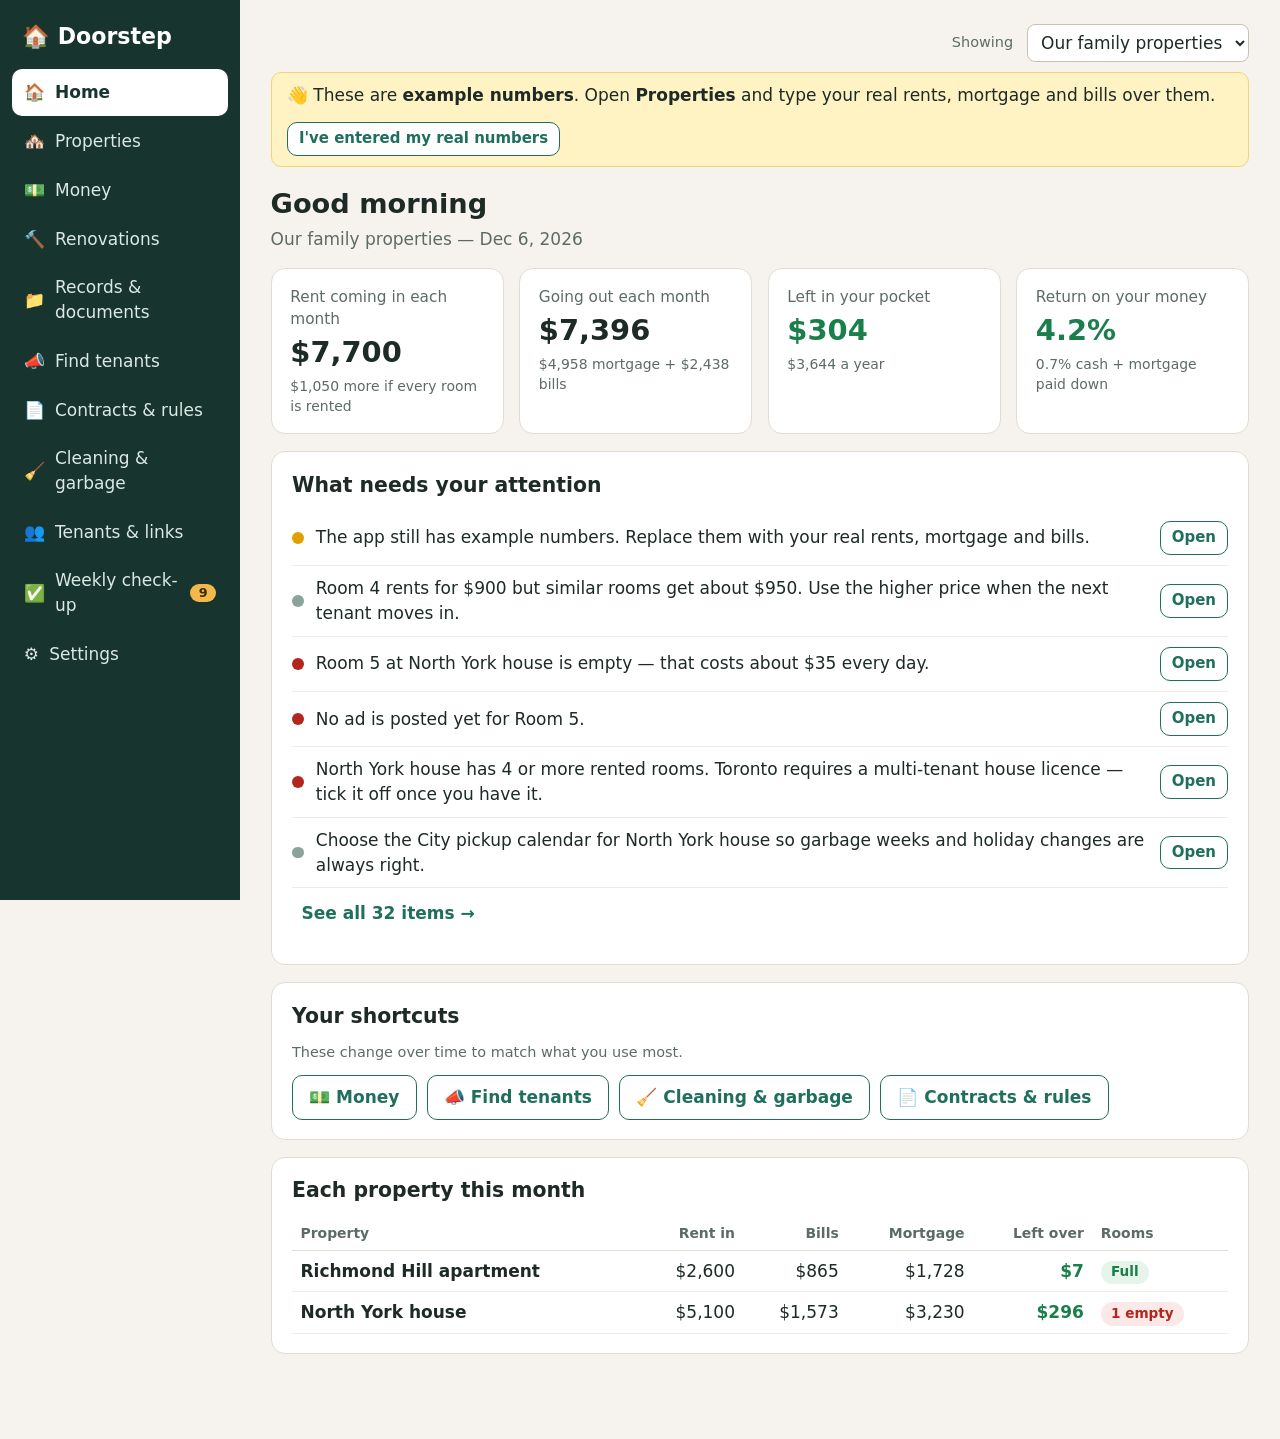
==== commit 2e1d0e0b: "Add Toronto pickup calendar, duty sheets, reminders, records and documents Co-Authored-By: Claude Fa" ====
--- a/index.html
+++ b/index.html
@@ -69,7 +69,13 @@
  .week{grid-template-columns:1fr}
 }
 @media print{nav,.top,.btn,.banner,.noprint{display:none!important}body{background:#fff}main{padding:0;max-width:none}.card,.stat{break-inside:avoid}}
+.ph{display:flex;gap:.5rem;flex-wrap:wrap;align-items:center;margin:.4rem 0 .8rem}
+.ph figure{margin:0;position:relative}
+.ph img{width:104px;height:78px;object-fit:cover;border-radius:8px;border:1px solid var(--line);display:block}
+.ph .x{position:absolute;top:-6px;right:-6px;width:24px;height:24px;border-radius:50%;border:0;background:var(--bad);color:#fff;font-size:.75rem;cursor:pointer;line-height:1}
 </style></head><body><div id="app"></div><script>
+/* City of Toronto curbside pickup calendar — open.toronto.ca "Solid Waste Collection Schedule". G garbage, R recycling, Y yard waste, X Christmas trees. Green bin is every week. */
+const CITY = {"updated":"2026-11-27","years":["2025","2026"],"cal":{"Tuesday1":{"2026-01-06":"R","2026-01-13":"GX","2026-01-20":"R","2026-01-27":"GX","2026-02-03":"R","2026-02-10":"G","2026-02-17":"R","2026-02-24":"G","2026-03-03":"R","2026-03-10":"GY","2026-03-17":"R","2026-03-24":"GY","2026-03-31":"R","2026-04-07":"GY","2026-04-14":"R","2026-04-21":"GY","2026-04-28":"R","2026-05-05":"GY","2026-05-12":"R","2026-05-19":"GY","2026-05-26":"R","2026-06-02":"GY","2026-06-09":"R","2026-06-16":"GY","2026-06-23":"R","2026-06-30":"GY","2026-07-07":"R","2026-07-14":"GY","2026-07-21":"R","2026-07-28":"GY","2026-08-04":"R","2026-08-11":"GY","2026-08-18":"R","2026-08-25":"GY","2026-09-01":"R","2026-09-08":"GY","2026-09-15":"R","2026-09-22":"GY","2026-09-29":"R","2026-10-06":"GY","2026-10-13":"R","2026-10-20":"GY","2026-10-27":"R","2026-11-03":"GY","2026-11-10":"R","2026-11-17":"GY","2026-11-24":"R","2026-12-01":"GY","2026-12-08":"R","2026-12-15":"G","2026-12-22":"R","2026-12-29":"G","2025-01-07":"R","2025-01-14":"GX","2025-01-21":"R","2025-01-28":"GX","2025-02-04":"R","2025-02-11":"G","2025-02-18":"R","2025-02-25":"G","2025-03-04":"R","2025-03-11":"GY","2025-03-18":"R","2025-03-25":"GY","2025-04-01":"R","2025-04-08":"GY","2025-04-15":"R","2025-04-22":"GY","2025-04-29":"R","2025-05-06":"GY","2025-05-13":"R","2025-05-20":"GY","2025-05-27":"R","2025-06-03":"GY","2025-06-10":"R","2025-06-17":"GY","2025-06-24":"R","2025-07-01":"GY","2025-07-08":"R","2025-07-15":"GY","2025-07-22":"R","2025-07-29":"GY","2025-08-05":"R","2025-08-12":"GY","2025-08-19":"R","2025-08-26":"GY","2025-09-02":"R","2025-09-09":"GY","2025-09-16":"R","2025-09-23":"GY","2025-09-30":"R","2025-10-07":"GY","2025-10-14":"R","2025-10-21":"GY","2025-10-28":"R","2025-11-04":"GY","2025-11-11":"R","2025-11-18":"GY","2025-11-25":"R","2025-12-02":"GY","2025-12-09":"R","2025-12-16":"G","2025-12-23":"R","2025-12-30":"G"},"Tuesday2":{"2026-01-06":"GX","2026-01-13":"R","2026-01-20":"GX","2026-01-27":"R","2026-02-03":"G","2026-02-10":"R","2026-02-17":"G","2026-02-24":"R","2026-03-03":"G","2026-03-10":"R","2026-03-17":"GY","2026-03-24":"R","2026-03-31":"GY","2026-04-07":"R","2026-04-14":"GY","2026-04-21":"R","2026-04-28":"GY","2026-05-05":"R","2026-05-12":"GY","2026-05-19":"R","2026-05-26":"GY","2026-06-02":"R","2026-06-09":"GY","2026-06-16":"R","2026-06-23":"GY","2026-06-30":"R","2026-07-07":"GY","2026-07-14":"R","2026-07-21":"GY","2026-07-28":"R","2026-08-04":"GY","2026-08-11":"R","2026-08-18":"GY","2026-08-25":"R","2026-09-01":"GY","2026-09-08":"R","2026-09-15":"GY","2026-09-22":"R","2026-09-29":"GY","2026-10-06":"R","2026-10-13":"GY","2026-10-20":"R","2026-10-27":"GY","2026-11-03":"R","2026-11-10":"GY","2026-11-17":"R","2026-11-24":"GY","2026-12-01":"R","2026-12-08":"GY","2026-12-15":"R","2026-12-22":"G","2026-12-29":"R","2025-01-07":"GYX","2025-01-14":"R","2025-01-21":"GX","2025-01-28":"R","2025-02-04":"G","2025-02-11":"R","2025-02-18":"G","2025-02-25":"R","2025-03-04":"G","2025-03-11":"R","2025-03-18":"GY","2025-03-25":"R","2025-04-01":"GY","2025-04-08":"R","2025-04-15":"GY","2025-04-22":"R","2025-04-29":"GY","2025-05-06":"R","2025-05-13":"GY","2025-05-20":"R","2025-05-27":"GY","2025-06-03":"R","2025-06-10":"GY","2025-06-17":"R","2025-06-24":"GY","2025-07-01":"R","2025-07-08":"GY","2025-07-15":"R","2025-07-22":"GY","2025-07-29":"R","2025-08-05":"GY","2025-08-12":"R","2025-08-19":"GY","2025-08-26":"R","2025-09-02":"GY","2025-09-09":"R","2025-09-16":"GY","2025-09-23":"R","2025-09-30":"GY","2025-10-07":"R","2025-10-14":"GY","2025-10-21":"R","2025-10-28":"GY","2025-11-04":"R","2025-11-11":"GY","2025-11-18":"R","2025-11-25":"GY","2025-12-02":"R","2025-12-09":"GY","2025-12-16":"R","2025-12-23":"G","2025-12-30":"R"},"Wednesday1":{"2026-01-07":"R","2026-01-14":"GX","2026-01-21":"R","2026-01-28":"GX","2026-02-04":"R","2026-02-11":"G","2026-02-18":"R","2026-02-25":"G","2026-03-04":"R","2026-03-11":"GY","2026-03-18":"R","2026-03-25":"GY","2026-04-01":"R","2026-04-08":"GY","2026-04-15":"R","2026-04-22":"GY","2026-04-29":"R","2026-05-06":"GY","2026-05-13":"R","2026-05-20":"GY","2026-05-27":"R","2026-06-03":"GY","2026-06-10":"R","2026-06-17":"GY","2026-06-24":"R","2026-07-01":"GY","2026-07-08":"R","2026-07-15":"GY","2026-07-22":"R","2026-07-29":"GY","2026-08-05":"R","2026-08-12":"GY","2026-08-19":"R","2026-08-26":"GY","2026-09-02":"R","2026-09-09":"GY","2026-09-16":"R","2026-09-23":"GY","2026-09-30":"R","2026-10-07":"GY","2026-10-14":"R","2026-10-21":"GY","2026-10-28":"R","2026-11-04":"GY","2026-11-11":"R","2026-11-18":"GY","2026-11-25":"R","2026-12-02":"GY","2026-12-09":"R","2026-12-16":"G","2026-12-23":"R","2026-12-30":"G","2025-01-02":"G","2025-01-08":"R","2025-01-15":"GX","2025-01-22":"R","2025-01-29":"GX","2025-02-05":"R","2025-02-12":"G","2025-02-19":"R","2025-02-26":"G","2025-03-05":"R","2025-03-12":"GY","2025-03-19":"R","2025-03-26":"GY","2025-04-02":"R","2025-04-09":"GY","2025-04-16":"R","2025-04-23":"GY","2025-04-30":"R","2025-05-07":"GY","2025-05-14":"R","2025-05-21":"GY","2025-05-28":"R","2025-06-04":"GY","2025-06-11":"R","2025-06-18":"GY","2025-06-25":"R","2025-07-02":"GY","2025-07-09":"R","2025-07-16":"GY","2025-07-23":"R","2025-07-30":"GY","2025-08-06":"R","2025-08-13":"GY","2025-08-20":"R","2025-08-27":"GY","2025-09-03":"R","2025-09-10":"GY","2025-09-17":"R","2025-09-24":"GY","2025-10-01":"R","2025-10-08":"GY","2025-10-15":"R","2025-10-22":"GY","2025-10-29":"R","2025-11-05":"GY","2025-11-12":"R","2025-11-19":"GY","2025-11-26":"R","2025-12-03":"GY","2025-12-10":"R","2025-12-17":"G","2025-12-24":"R","2025-12-31":"G"},"Wednesday2":{"2026-01-07":"GX","2026-01-14":"R","2026-01-21":"GX","2026-01-28":"R","2026-02-04":"G","2026-02-11":"R","2026-02-18":"G","2026-02-25":"R","2026-03-04":"G","2026-03-11":"R","2026-03-18":"GY","2026-03-25":"R","2026-04-01":"GY","2026-04-08":"R","2026-04-15":"GY","2026-04-22":"R","2026-04-29":"GY","2026-05-06":"R","2026-05-13":"GY","2026-05-20":"R","2026-05-27":"GY","2026-06-03":"R","2026-06-10":"GY","2026-06-17":"R","2026-06-24":"GY","2026-07-01":"R","2026-07-08":"GY","2026-07-15":"R","2026-07-22":"GY","2026-07-29":"R","2026-08-05":"GY","2026-08-12":"R","2026-08-19":"GY","2026-08-26":"R","2026-09-02":"GY","2026-09-09":"R","2026-09-16":"GY","2026-09-23":"R","2026-09-30":"GY","2026-10-07":"R","2026-10-14":"GY","2026-10-21":"R","2026-10-28":"GY","2026-11-04":"R","2026-11-11":"GY","2026-11-18":"R","2026-11-25":"GY","2026-12-02":"R","2026-12-09":"GY","2026-12-16":"R","2026-12-23":"G","2026-12-30":"R","2025-01-02":"R","2025-01-08":"GX","2025-01-15":"R","2025-01-22":"GX","2025-01-29":"R","2025-02-05":"G","2025-02-12":"R","2025-02-19":"G","2025-02-26":"R","2025-03-05":"G","2025-03-12":"R","2025-03-19":"GY","2025-03-26":"R","2025-04-02":"GY","2025-04-09":"R","2025-04-16":"GY","2025-04-23":"R","2025-04-30":"GY","2025-05-07":"R","2025-05-14":"GY","2025-05-21":"R","2025-05-28":"GY","2025-06-04":"R","2025-06-11":"GY","2025-06-18":"R","2025-06-25":"GY","2025-07-02":"R","2025-07-09":"GY","2025-07-16":"R","2025-07-23":"GY","2025-07-30":"R","2025-08-06":"GY","2025-08-13":"R","2025-08-20":"GY","2025-08-27":"R","2025-09-03":"GY","2025-09-10":"R","2025-09-17":"GY","2025-09-24":"R","2025-10-01":"GY","2025-10-08":"R","2025-10-15":"GY","2025-10-22":"R","2025-10-29":"GY","2025-11-05":"R","2025-11-12":"GY","2025-11-19":"R","2025-11-26":"GY","2025-12-03":"R","2025-12-10":"GY","2025-12-17":"R","2025-12-24":"G","2025-12-31":"R"},"Thursday1":{"2026-01-02":"G","2026-01-08":"R","2026-01-15":"GX","2026-01-22":"R","2026-01-29":"GX","2026-02-05":"R","2026-02-12":"G","2026-02-19":"R","2026-02-26":"G","2026-03-05":"R","2026-03-12":"GY","2026-03-19":"R","2026-03-26":"GY","2026-04-02":"R","2026-04-09":"GY","2026-04-16":"R","2026-04-23":"GY","2026-04-30":"R","2026-05-07":"GY","2026-05-14":"R","2026-05-21":"GY","2026-05-28":"R","2026-06-04":"GY","2026-06-11":"R","2026-06-18":"GY","2026-06-25":"R","2026-07-02":"GY","2026-07-09":"R","2026-07-16":"GY","2026-07-23":"R","2026-07-30":"GY","2026-08-06":"R","2026-08-13":"GY","2026-08-20":"R","2026-08-27":"GY","2026-09-03":"R","2026-09-10":"GY","2026-09-17":"R","2026-09-24":"GY","2026-10-01":"R","2026-10-08":"GY","2026-10-15":"R","2026-10-22":"GY","2026-10-29":"R","2026-11-05":"GY","2026-11-12":"R","2026-11-19":"GY","2026-11-26":"R","2026-12-03":"GY","2026-12-10":"R","2026-12-17":"G","2026-12-24":"R","2026-12-31":"G","2025-01-03":"G","2025-01-09":"R","2025-01-16":"GX","2025-01-23":"R","2025-01-30":"GX","2025-02-06":"R","2025-02-13":"G","2025-02-20":"R","2025-02-27":"G","2025-03-06":"R","2025-03-13":"GY","2025-03-20":"R","2025-03-27":"GY","2025-04-03":"R","2025-04-10":"GY","2025-04-17":"R","2025-04-24":"GY","2025-05-01":"R","2025-05-08":"GY","2025-05-15":"R","2025-05-22":"GY","2025-05-29":"R","2025-06-05":"GY","2025-06-12":"R","2025-06-19":"GY","2025-06-26":"R","2025-07-03":"GY","2025-07-10":"R","2025-07-17":"GY","2025-07-24":"R","2025-07-31":"GY","2025-08-07":"R","2025-08-14":"GY","2025-08-21":"R","2025-08-28":"GY","2025-09-04":"R","2025-09-11":"GY","2025-09-18":"R","2025-09-25":"GY","2025-10-02":"R","2025-10-09":"GY","2025-10-16":"R","2025-10-23":"GY","2025-10-30":"R","2025-11-06":"GY","2025-11-13":"R","2025-11-20":"GY","2025-11-27":"R","2025-12-04":"GY","2025-12-11":"R","2025-12-18":"G","2025-12-26":"R"},"Thursday2":{"2026-01-02":"R","2026-01-08":"GX","2026-01-15":"R","2026-01-22":"GX","2026-01-29":"R","2026-02-05":"G","2026-02-12":"R","2026-02-19":"G","2026-02-26":"R","2026-03-05":"G","2026-03-12":"R","2026-03-19":"GY","2026-03-26":"R","2026-04-02":"GY","2026-04-09":"R","2026-04-16":"GY","2026-04-23":"R","2026-04-30":"GY","2026-05-07":"R","2026-05-14":"GY","2026-05-21":"R","2026-05-28":"GY","2026-06-04":"R","2026-06-11":"GY","2026-06-18":"R","2026-06-25":"GY","2026-07-02":"R","2026-07-09":"GY","2026-07-16":"R","2026-07-23":"GY","2026-07-30":"R","2026-08-06":"GY","2026-08-13":"R","2026-08-20":"GY","2026-08-27":"R","2026-09-03":"GY","2026-09-10":"R","2026-09-17":"GY","2026-09-24":"R","2026-10-01":"GY","2026-10-08":"R","2026-10-15":"GY","2026-10-22":"R","2026-10-29":"GY","2026-11-05":"R","2026-11-12":"GY","2026-11-19":"R","2026-11-26":"GY","2026-12-03":"R","2026-12-10":"GY","2026-12-17":"R","2026-12-24":"G","2026-12-31":"R","2025-01-03":"R","2025-01-09":"GX","2025-01-16":"R","2025-01-23":"GX","2025-01-30":"R","2025-02-06":"G","2025-02-13":"R","2025-02-20":"G","2025-02-27":"R","2025-03-06":"G","2025-03-13":"R","2025-03-20":"GY","2025-03-27":"R","2025-04-03":"GY","2025-04-10":"R","2025-04-17":"GY","2025-04-24":"R","2025-05-01":"GY","2025-05-08":"R","2025-05-15":"GY","2025-05-22":"R","2025-05-29":"GY","2025-06-05":"R","2025-06-12":"GY","2025-06-19":"R","2025-06-26":"GY","2025-07-03":"R","2025-07-10":"GY","2025-07-17":"R","2025-07-24":"GY","2025-07-31":"R","2025-08-07":"GY","2025-08-14":"R","2025-08-21":"GY","2025-08-28":"R","2025-09-04":"GY","2025-09-11":"R","2025-09-18":"GY","2025-09-25":"R","2025-10-02":"GY","2025-10-09":"R","2025-10-16":"GY","2025-10-23":"R","2025-10-30":"GY","2025-11-06":"R","2025-11-13":"GY","2025-11-20":"R","2025-11-27":"GY","2025-12-04":"R","2025-12-11":"GY","2025-12-18":"R","2025-12-26":"G"},"Friday1":{"2026-01-03":"G","2026-01-09":"R","2026-01-16":"GX","2026-01-23":"R","2026-01-30":"GX","2026-02-06":"R","2026-02-13":"G","2026-02-20":"R","2026-02-27":"G","2026-03-06":"R","2026-03-13":"GY","2026-03-20":"R","2026-03-27":"GY","2026-04-03":"R","2026-04-10":"GY","2026-04-17":"R","2026-04-24":"GY","2026-05-01":"R","2026-05-08":"GY","2026-05-15":"R","2026-05-22":"GY","2026-05-29":"R","2026-06-05":"GY","2026-06-12":"R","2026-06-19":"GY","2026-06-26":"R","2026-07-03":"GY","2026-07-10":"R","2026-07-17":"GY","2026-07-24":"R","2026-07-31":"GY","2026-08-07":"R","2026-08-14":"GY","2026-08-21":"R","2026-08-28":"GY","2026-09-04":"R","2026-09-11":"GY","2026-09-18":"R","2026-09-25":"GY","2026-10-02":"R","2026-10-09":"GY","2026-10-16":"R","2026-10-23":"GY","2026-10-30":"R","2026-11-06":"GY","2026-11-13":"R","2026-11-20":"GY","2026-11-27":"R","2026-12-04":"GY","2026-12-11":"R","2026-12-18":"G","2026-12-26":"R","2025-01-04":"G","2025-01-10":"R","2025-01-17":"GX","2025-01-24":"R","2025-01-31":"GX","2025-02-07":"R","2025-02-14":"G","2025-02-21":"R","2025-02-28":"G","2025-03-07":"R","2025-03-14":"GY","2025-03-21":"R","2025-03-28":"GY","2025-04-04":"R","2025-04-11":"GY","2025-04-18":"R","2025-04-25":"GY","2025-05-02":"R","2025-05-09":"GY","2025-05-16":"R","2025-05-23":"GY","2025-05-30":"R","2025-06-06":"GY","2025-06-13":"R","2025-06-20":"GY","2025-06-27":"R","2025-07-04":"GY","2025-07-11":"R","2025-07-18":"GY","2025-07-25":"R","2025-08-01":"GY","2025-08-08":"R","2025-08-15":"GY","2025-08-22":"R","2025-08-29":"GY","2025-09-05":"R","2025-09-12":"GY","2025-09-19":"R","2025-09-26":"GY","2025-10-03":"R","2025-10-10":"GY","2025-10-17":"R","2025-10-24":"GY","2025-10-31":"R","2025-11-07":"GY","2025-11-14":"R","2025-11-21":"GY","2025-11-28":"R","2025-12-05":"GY","2025-12-12":"R","2025-12-19":"G","2025-12-27":"R"},"Friday2":{"2026-01-03":"R","2026-01-09":"GX","2026-01-16":"R","2026-01-23":"GX","2026-01-30":"R","2026-02-06":"G","2026-02-13":"R","2026-02-20":"G","2026-02-27":"R","2026-03-06":"G","2026-03-13":"R","2026-03-20":"GY","2026-03-27":"R","2026-04-03":"GY","2026-04-10":"R","2026-04-17":"GY","2026-04-24":"R","2026-05-01":"GY","2026-05-08":"R","2026-05-15":"GY","2026-05-22":"R","2026-05-29":"GY","2026-06-05":"R","2026-06-12":"GY","2026-06-19":"R","2026-06-26":"GY","2026-07-03":"R","2026-07-10":"GY","2026-07-17":"R","2026-07-24":"GY","2026-07-31":"R","2026-08-07":"GY","2026-08-14":"R","2026-08-21":"GY","2026-08-28":"R","2026-09-04":"GY","2026-09-11":"R","2026-09-18":"GY","2026-09-25":"R","2026-10-02":"GY","2026-10-09":"R","2026-10-16":"GY","2026-10-23":"R","2026-10-30":"GY","2026-11-06":"R","2026-11-13":"GY","2026-11-20":"R","2026-11-27":"GY","2026-12-04":"R","2026-12-11":"GY","2026-12-18":"R","2026-12-26":"G","2025-01-04":"R","2025-01-10":"GX","2025-01-17":"R","2025-01-24":"GX","2025-01-31":"R","2025-02-07":"G","2025-02-14":"R","2025-02-21":"G","2025-02-28":"R","2025-03-07":"G","2025-03-14":"R","2025-03-21":"GY","2025-03-28":"R","2025-04-04":"GY","2025-04-11":"R","2025-04-18":"GY","2025-04-25":"R","2025-05-02":"GY","2025-05-09":"R","2025-05-16":"GY","2025-05-23":"R","2025-05-30":"GY","2025-06-06":"R","2025-06-13":"GY","2025-06-20":"R","2025-06-27":"GY","2025-07-04":"R","2025-07-11":"GY","2025-07-18":"R","2025-07-25":"GY","2025-08-01":"R","2025-08-08":"GY","2025-08-15":"R","2025-08-22":"GY","2025-08-29":"R","2025-09-05":"GY","2025-09-12":"R","2025-09-19":"GY","2025-09-26":"R","2025-10-03":"GY","2025-10-10":"R","2025-10-17":"GY","2025-10-24":"R","2025-10-31":"GY","2025-11-07":"R","2025-11-14":"GY","2025-11-21":"R","2025-11-28":"GY","2025-12-05":"R","2025-12-12":"GY","2025-12-19":"R","2025-12-27":"G"}}};
 /* Doorstep — core: data, storage, money math, chores, checks */
 const KEY = 'doorstep.v1';
 const GUIDELINE = { 2026: 2.1, 2027: 1.9 }; // Ontario rent increase guideline, % (ontario.ca)
@@ -220,12 +226,27 @@
   return pick;
 }
 const wasteType = (p, w) => (mod(w, 2) === 0) !== !!p.wasteFlip ? 'Garbage' : 'Recycling';
+const addDays = (s, n) => { const d = pDate(s); d.setDate(d.getDate() + n); return iso(d); };
+const dn = s => pDate(s).toLocaleDateString('en-CA', { weekday: 'short', month: 'short', day: 'numeric' });
+const cityCal = p => (typeof CITY !== 'undefined' && p.cityCal && CITY.cal[p.cityCal]) || null;
+const wasteDayOf = p => cityCal(p) ? DAYS.indexOf(p.cityCal.replace(/\d+$/, '')) : (p.wasteDay ?? 2);
+// What the truck takes in the week starting monIso. Uses the City of Toronto's published dates when a calendar is chosen.
+function pickupFor(p, monIso, w) {
+  const cal = cityCal(p), day = wasteDayOf(p), guess = addDays(monIso, mod(day - 1, 7));
+  if (!cal) return { date: guess, waste: wasteType(p, w), extra: '', official: false };
+  for (let i = 0; i < 7; i++) { const d = addDays(monIso, i), f = cal[d];
+    if (f !== undefined) return { date: d, waste: f.includes('G') ? 'Garbage' : 'Recycling', extra: (f.includes('Y') ? ' + yard waste' : '') + (f.includes('X') ? ' + Christmas trees' : ''), official: true }; }
+  // Past the last date the City has published: keep alternating from the last known week.
+  const last = Object.keys(cal).sort().pop(), weeks = Math.round((pDate(monIso) - mondayOf(pDate(last))) / 6048e5);
+  const g = (mod(weeks, 2) === 0) === cal[last].includes('G');
+  return { date: guess, waste: g !== !!p.wasteFlip ? 'Garbage' : 'Recycling', extra: '', official: false };
+}
 function schedule(p, weeks = 8, from = new Date()) {
   const w0 = weekIdx(p, from), m0 = mondayOf(from), rows = [];
   for (let k = 0; k < weeks; k++) {
     const mon = new Date(m0); mon.setDate(mon.getDate() + k * 7);
-    const pick = new Date(mon); pick.setDate(pick.getDate() + mod((p.wasteDay ?? 2) - 1, 7));
-    rows.push({ mon: iso(mon), pickup: iso(pick), w: w0 + k, waste: wasteType(p, w0 + k), garbage: garbageFor(p, w0 + k),
+    const pk = pickupFor(p, iso(mon), w0 + k);
+    rows.push({ mon: iso(mon), pickup: pk.date, w: w0 + k, waste: pk.waste, bins: pk.waste + ' + green bin' + pk.extra, official: pk.official, garbage: garbageFor(p, w0 + k),
       clean: p.floors.map(f => ({ f, t: cleanerFor(p, f.id, w0 + k) })) });
   }
   return rows;
@@ -261,6 +282,7 @@
     if (unitsOf(p.id).length >= 4 && /toronto|north york|scarborough|etobicoke/i.test(p.address) && !(p.compliance || {}).licence)
       add('high', `${p.name} has 4 or more rented rooms. Toronto requires a multi-tenant house licence — tick it off once you have it.`, 'contracts');
   });
+  propsOf(pf.id).forEach(p => { if (p.floors.length && /toronto|north york|scarborough|etobicoke/i.test(p.address) && !cityCal(p)) add('low', `Choose the City pickup calendar for ${p.name} so garbage weeks and holiday changes are always right.`, 'chores'); });
   pfTenants(pf.id).forEach(t => {
     const u = tenantUnit(t.id), p = byId(S.properties, u.prop);
     if (dom > 3 && !paid[t.id]) add('high', `${t.name} (${u.name}) has not been marked as paid for this month.`, 'money');
@@ -293,8 +315,8 @@
   const u = tenantUnit(t.id), p = byId(S.properties, u.prop), fl = byId(p.floors, u.floor);
   const first = x => x ? x.name : '—';
   return { n: t.name, u: u.name, p: p.name, a: p.address, ll: S.settings.landlord, le: S.settings.email, lp: S.settings.phone, rent: u.rent,
-    made: today(), fl: fl ? fl.name : '', tasks: fl ? fl.tasks : '', day: DAYS[p.wasteDay ?? 2],
-    sch: fl ? schedule(p, 12).map(r => ({ m: r.mon, pk: r.pickup, w: r.waste, g: first(r.garbage), c: first((r.clean.find(c => c.f.id === fl.id) || {}).t) })) : [],
+    made: today(), fl: fl ? fl.name : '', tasks: fl ? fl.tasks : '', day: DAYS[wasteDayOf(p)],
+    sch: fl ? schedule(p, 12).map(r => ({ m: r.mon, pk: r.pickup, w: r.bins, g: first(r.garbage), c: first((r.clean.find(c => c.f.id === fl.id) || {}).t) })) : [],
     docs: S.docs.filter(d => d.tenant === t.id && d.status !== 'draft').map(d => ({ t: d.title, b: d.body, s: d.status })) };
 }
 const isHosted = () => /^https?:/.test(location.protocol);
@@ -316,11 +338,12 @@
 const field = (label, html) => `<label class="f">${esc(label)}${html}</label>`;
 const sel = (path, val, opts, type = '') => `<select data-bind="${path}" data-type="${type}">${opts.map(([v, l]) => `<option value="${esc(v)}"${String(v) === String(val ?? '') ? ' selected' : ''}>${esc(l)}</option>`).join('')}</select>`;
 /* Doorstep — shell, Home, Properties, Money, Renovations */
-const NAV = [['home', '🏠', 'Home'], ['properties', '🏘️', 'Properties'], ['money', '💵', 'Money'], ['reno', '🔨', 'Renovations'], ['market', '📣', 'Find tenants'], ['contracts', '📄', 'Contracts & rules'], ['chores', '🧹', 'Cleaning & garbage'], ['people', '👥', 'Tenants & links'], ['qc', '✅', 'Weekly check-up'], ['settings', '⚙️', 'Settings']];
+const NAV = [['home', '🏠', 'Home'], ['properties', '🏘️', 'Properties'], ['money', '💵', 'Money'], ['reno', '🔨', 'Renovations'], ['records', '📁', 'Records & documents'], ['market', '📣', 'Find tenants'], ['contracts', '📄', 'Contracts & rules'], ['chores', '🧹', 'Cleaning & garbage'], ['people', '👥', 'Tenants & links'], ['qc', '✅', 'Weekly check-up'], ['settings', '⚙️', 'Settings']];
 const V = {}, A = {};
 let unlocked = false;
 
 function render() {
+  S.files ??= []; S.ledger ??= []; S.pastRenos ??= [];
   if (S.settings.pin && !unlocked) {
     $('#app').innerHTML = `<main><div class="card lock"><h1>🏠 Doorstep</h1><p>Enter your PIN</p><input class="in" id="pin" type="password" inputmode="numeric" autofocus style="text-align:center;font-size:1.4rem;width:10rem"><p><button class="btn" data-act="unlock">Open</button></p></div></main>`;
     return;
@@ -405,6 +428,7 @@
   <h3>Rooms / units</h3><div class="tw"><table><tr><th>Name</th>${p.floors.length ? '<th>Floor</th>' : ''}<th class="n">Rent now ($)</th><th class="n">Market rent ($)</th><th>Who lives there</th><th></th></tr>
   ${unitsOf(p.id).map(u => `<tr><td>${txt(`units:${u.id}.name`, u.name)}</td>${p.floors.length ? `<td>${sel(`units:${u.id}.floor`, u.floor, [['', '—'], ...p.floors.map(x => [x.id, x.name])])}</td>` : ''}<td class="n">${num(`units:${u.id}.rent`, u.rent, 100)}</td><td class="n">${num(`units:${u.id}.market`, u.market, 100)}</td><td>${sel(`units:${u.id}.tenant`, u.tenant, [['', '— empty —'], ...S.tenants.filter(t => t.id === u.tenant || free.includes(t)).map(t => [t.id, t.name])])}</td><td><button class="btn del" data-act="delUnit" data-arg="${u.id}" data-confirm="1">Remove</button></td></tr>`).join('')}
   <tr><td colspan="6"><button class="btn ghost" data-act="addUnit" data-arg="${p.id}">＋ Add a room</button> <button class="btn ghost" data-act="addFloor" data-arg="${p.id}">＋ Add a floor</button> <span class="small">Add new people under “Tenants & links”, then pick them here.</span></td></tr></table></div>
+  <h3>Room photos</h3>${unitsOf(p.id).map(u => `<div><b>${esc(u.name)}</b>${photoStrip(u)}</div>`).join('')}
   <h3>Other</h3><label class="row"><input type="checkbox" data-bind="${b}.camera" ${p.camera ? 'checked' : ''}> There is a security camera outside this property</label>
   <p style="margin-top:1rem"><button class="btn del" data-act="delProp" data-arg="${p.id}" data-confirm="1">Delete this property</button></p></div>`;
 }
@@ -416,7 +440,7 @@
 A.addExp = pid => { byId(S.properties, pid).expenses.push({ id: uid(), name: 'New bill', amount: 0, per: 'm' }); };
 A.delExp = arg => { const [pid, eid] = arg.split('|'), p = byId(S.properties, pid); p.expenses = p.expenses.filter(e => e.id !== eid); };
 A.addUnit = pid => { const p = byId(S.properties, pid); S.units.push({ id: uid(), prop: pid, name: 'Room ' + (unitsOf(pid).length + 1), floor: p.floors[0] ? p.floors[0].id : '', rent: 0, market: 0, tenant: '', desc: '' }); };
-A.delUnit = id => { S.units = S.units.filter(u => u.id !== id); delete S.ads[id]; };
+A.delUnit = id => { S.units = S.units.filter(u => u.id !== id); delete S.ads[id]; delete PH[id]; savePhotos(); };
 A.addFloor = pid => { const p = byId(S.properties, pid); p.floors.push({ id: uid(), name: 'Floor ' + (p.floors.length + 1), tasks: 'Kitchen\nWashroom\nCorridor\nVacuum and mop\nEmpty bins' }); toast('Floor added. Rename it under Cleaning & garbage.'); };
 
 /* ---------------- Money ---------------- */
@@ -479,6 +503,92 @@
 };
 A.addReno = i => { const p = PRESETS[i], pr = propsOf(curPf().id)[propsOf(curPf().id).length - 1]; if (!pr) { toast('Add a property first'); return false; } S.renos.unshift({ id: uid(), prop: pr.id, name: p ? p[0] : 'New project', cost: p ? p[1] : 0, rentUp: p ? p[2] : 0, valueUp: p ? p[3] : 0, lost: 0, financed: false, rate: 7, years: 5 }); };
 A.delReno = id => { S.renos = S.renos.filter(r => r.id !== id); };
+/* Doorstep — Records & documents, past renovations, "where you stand" */
+
+/* ---------- uploaded files live in the browser's file store (IndexedDB), not in the small settings store ---------- */
+const fdb = () => new Promise((res, rej) => { const r = indexedDB.open('doorstep-files', 1); r.onupgradeneeded = () => r.result.createObjectStore('f'); r.onsuccess = () => res(r.result); r.onerror = () => rej(r.error); });
+const fop = async (mode, fn) => { const db = await fdb(); return new Promise((res, rej) => { const tx = db.transaction('f', mode), q = fn(tx.objectStore('f')); tx.oncomplete = () => res(q && q.result); tx.onerror = () => rej(tx.error); }); };
+const fput = (id, blob) => fop('readwrite', s => s.put(blob, id));
+const fget = id => fop('readonly', s => s.get(id));
+const fdel = id => fop('readwrite', s => s.delete(id));
+async function allFileData() { const o = {}; for (const f of S.files) { const b = await fget(f.id); if (b) o[f.id] = await new Promise(r => { const fr = new FileReader(); fr.onload = () => r(fr.result); fr.readAsDataURL(b); }); } return o; }
+async function restoreFiles(o) { for (const [id, u] of Object.entries(o)) await fput(id, await (await fetch(u)).blob()); }
+const kb = n => n > 1048576 ? (n / 1048576).toFixed(1) + ' MB' : Math.max(1, Math.round(n / 1024)) + ' KB';
+
+const FCAT = ['Lease or contract', 'Mortgage', 'Insurance', 'Property tax', 'Licence or permit', 'Receipt or invoice', 'Renovation', 'Bank statement', 'Other'];
+const LCAT = ['Rent', 'Other income', 'Mortgage payment', 'Property tax', 'Insurance', 'Utilities', 'Repairs', 'Renovation', 'Management or legal fees', 'Other cost'];
+const isIncome = c => c === 'Rent' || c === 'Other income';
+
+/* ---------- where she stands ---------- */
+function standing(pf) {
+  const pids = propsOf(pf.id).map(p => p.id), years = {}, Y = y => (years[y] ??= { inc: 0, out: 0, reno: 0 });
+  S.ledger.filter(l => l.pf === pf.id).forEach(l => { const y = Y((l.date || today()).slice(0, 4)); if (isIncome(l.cat)) y.inc += l.amount || 0; else y.out += l.amount || 0; });
+  S.pastRenos.filter(r => pids.includes(r.prop)).forEach(r => { Y((r.date || today()).slice(0, 4)).reno += r.cost || 0; });
+  const tids = pfTenants(pf.id).map(t => t.id); let paid = 0;
+  Object.entries(S.payments).forEach(([m, o]) => Object.keys(o).forEach(tid => { if (tids.includes(tid)) { const r = tenantUnit(tid).rent || 0; Y(m.slice(0, 4)).inc += r; paid += r; } }));
+  const t = Object.values(years).reduce((a, y) => ({ inc: a.inc + y.inc, out: a.out + y.out, reno: a.reno + y.reno }), { inc: 0, out: 0, reno: 0 });
+  return { years, ...t, paid, net: t.inc - t.out - t.reno };
+}
+
+V.records = pf => {
+  const st = standing(pf), f = pfFin(pf), ps = propsOf(pf.id), led = S.ledger.filter(l => l.pf === pf.id).sort((a, b) => (b.date || '').localeCompare(a.date || '')), files = S.files.filter(x => x.pf === pf.id);
+  const yrs = Object.keys(st.years).sort().reverse(), cat = S.ui.fileCat || FCAT[0];
+  return `<h1>Records & documents</h1><div class="sub">Keep the paperwork and the past numbers in one place. The more you record, the truer the picture.</div>
+  <div class="card"><h2>Where you stand</h2>
+  <div class="grid"><div class="stat"><div class="l">Money that came in</div><div class="v pos">${money(st.inc)}</div><div class="h">everything recorded so far</div></div>
+  <div class="stat"><div class="l">Money that went out</div><div class="v">${money(st.out + st.reno)}</div><div class="h">${money(st.out)} costs + ${money(st.reno)} renovations</div></div>
+  <div class="stat"><div class="l">Ahead or behind so far</div><div class="v ${st.net >= 0 ? 'pos' : 'neg'}">${money(st.net)}</div><div class="h">in minus out, from your records</div></div>
+  <div class="stat"><div class="l">Your share of the properties today</div><div class="v">${money(f.equity)}</div><div class="h">worth ${money(f.value)} − ${money(f.value - f.equity)} owed</div></div></div>
+  ${yrs.length ? `<div class="tw"><table><tr><th>Year</th><th class="n">Came in</th><th class="n">Costs</th><th class="n">Renovations</th><th class="n">Left over</th></tr>${yrs.map(y => { const x = st.years[y], n = x.inc - x.out - x.reno; return `<tr><td>${y}</td><td class="n">${money(x.inc)}</td><td class="n">${money(x.out)}</td><td class="n">${money(x.reno)}</td><td class="n ${n >= 0 ? 'pos' : 'neg'}"><b>${money(n)}</b></td></tr>`; }).join('')}</table></div>` : '<p>Nothing recorded yet. Add past rent, bills and renovations below and this fills in.</p>'}
+  <div class="note"><b>In plain words:</b> you put in <b>${money(f.invested)}</b> of your own cash. Today the properties leave you <b class="${f.cash >= 0 ? 'pos' : 'neg'}">${money(f.cash)}</b> a month and your share is <b>${money(f.equity)}</b>.${st.reno && f.cash > 0 ? ` At today’s pace the ${money(st.reno)} of renovations you recorded is earned back in about <b>${(st.reno / (f.cash * 12)).toFixed(1)} years</b>.` : ''}
+  <div class="small" style="margin-top:.3rem">“Came in” includes rent you marked as paid on the Money screen (${money(st.paid)}) plus the records below. This is only as complete as what you enter — it is a guide, not a tax return.</div></div></div>
+
+  <div class="card"><h2>Past money in and out</h2><p>For bookkeeping: add old rent, bills or anything from earlier years. One line can be a whole year (for example “Rent 2024 — $58,000”).</p>
+  <div class="row"><button class="btn" data-act="addLedger">＋ Add a record</button><label class="btn sec" style="cursor:pointer">⬆️ Bring in a spreadsheet (CSV)<input type="file" accept=".csv,text/csv" hidden data-csv="1"></label></div>
+  <p class="small">A spreadsheet needs three columns: date, description, amount. Money out can be a minus number.</p>
+  ${led.length ? `<div class="tw"><table><tr><th>Date</th><th>What</th><th>Property</th><th class="n">Amount ($)</th><th>Note</th><th></th></tr>${led.map(l => { const b = `ledger:${l.id}`; return `<tr><td>${txt(b + '.date', l.date, '', 'date')}</td><td>${sel(b + '.cat', l.cat, LCAT.map(c => [c, (isIncome(c) ? '＋ ' : '− ') + c]))}</td><td>${sel(b + '.prop', l.prop, [['', 'All'], ...ps.map(p => [p.id, p.name])])}</td><td class="n">${num(b + '.amount', l.amount, 110)}</td><td>${txt(b + '.note', l.note, 'optional')}</td><td><button class="btn del" data-act="delLedger" data-arg="${l.id}" aria-label="Remove record">Remove</button></td></tr>`; }).join('')}</table></div>` : ''}</div>
+
+  <div class="card"><h2>Documents</h2><p>Keep contracts, mortgage papers, insurance, tax bills, licences and receipts here. Photos of paper documents work too.</p>
+  <div class="row">${field('Kind of document', sel('ui.fileCat', cat, FCAT.map(c => [c, c])))}<label class="btn" style="cursor:pointer;align-self:flex-end">⬆️ Upload documents<input type="file" multiple hidden data-files="1"></label></div>
+  ${files.length ? `<div class="tw" style="margin-top:.8rem"><table><tr><th>Name</th><th>Kind</th><th>For</th><th>Added</th><th></th></tr>${files.map(x => { const b = `files:${x.id}`; return `<tr><td>${txt(b + '.name', x.name)}<div class="small">${kb(x.size)}</div></td><td>${sel(b + '.cat', x.cat, FCAT.map(c => [c, c]))}</td><td>${sel(b + '.who', x.who || '', [['', 'General'], ...ps.map(p => ['p:' + p.id, p.name]), ...pfTenants(pf.id).map(t => ['t:' + t.id, t.name])])}</td><td>${nice(x.date)}</td><td><button class="btn sm" data-act="openFile" data-arg="${x.id}">Open</button> <button class="btn del" data-act="delFile" data-arg="${x.id}" data-confirm="1">Delete</button></td></tr>`; }).join('')}</table></div>` : '<p class="small" style="margin-top:.8rem">No documents yet.</p>'}
+  <p class="small">Documents stay on this device and are included in the backup file (Settings). The app stores them; it does not read the numbers inside them, so type the amounts into the records above.</p></div>`;
+};
+A.addLedger = () => { S.ledger.push({ id: uid(), pf: curPf().id, date: today(), cat: 'Rent', prop: '', amount: 0, note: '' }); };
+A.delLedger = id => { S.ledger = S.ledger.filter(l => l.id !== id); };
+A.openFile = async id => { const w = window.open('', '_blank'), b = await fget(id); if (!b) { if (w) w.close(); toast('That file is not on this device'); return; } const u = URL.createObjectURL(b); if (w) w.location.href = u; else location.href = u; };
+A.delFile = async id => { await fdel(id); S.files = S.files.filter(x => x.id !== id); };
+function csvRows(text) { return text.split(/\r?\n/).filter(l => l.trim()).map(l => (l.match(/("([^"]|"")*"|[^,]*)(,|$)/g) || []).map(c => c.replace(/,$/, '').replace(/^"|"$/g, '').replace(/""/g, '"').trim())).map(r => { while (r.length && r[r.length - 1] === '') r.pop(); return r; }); }
+function csvDate(s) { let m; if ((m = s.match(/^(\d{4})[-/](\d{1,2})[-/](\d{1,2})/))) return `${m[1]}-${m[2].padStart(2, '0')}-${m[3].padStart(2, '0')}`; if ((m = s.match(/^(\d{1,2})[-/](\d{1,2})[-/](\d{2,4})/))) return `${m[3].length === 2 ? '20' + m[3] : m[3]}-${m[1].padStart(2, '0')}-${m[2].padStart(2, '0')}`; const d = new Date(s); return isNaN(d) ? '' : iso(d); }
+document.addEventListener('change', async e => {
+  const el = e.target; if (!el.dataset) return;
+  if (el.dataset.files) {
+    let n = 0, big = 0;
+    for (const f of el.files) { if (f.size > 30 * 1048576) { big++; continue; } const id = uid(); try { await fput(id, f); S.files.unshift({ id, pf: curPf().id, name: f.name, cat: S.ui.fileCat || FCAT[0], who: '', date: today(), size: f.size }); n++; } catch (x) { big++; } }
+    save(); render(); toast(`${n} document${n === 1 ? '' : 's'} saved${big ? ` · ${big} could not be saved (30 MB each at most)` : ''}`);
+  }
+  if (el.dataset.csv && el.files[0]) {
+    let n = 0;
+    csvRows(await el.files[0].text()).forEach(r => { const date = csvDate(r[0] || ''), amt = parseFloat(String(r[r.length - 1]).replace(/[$,\s]/g, '').replace(/^\((.*)\)$/, '-$1')); if (!date || isNaN(amt)) return; const note = r.slice(1, -1).join(' ');
+      const cat = amt < 0 ? (LCAT.find(c => !isIncome(c) && new RegExp(c.split(' ')[0], 'i').test(note)) || 'Other cost') : (/rent/i.test(note) ? 'Rent' : 'Other income');
+      S.ledger.push({ id: uid(), pf: curPf().id, date, cat, prop: '', amount: Math.abs(amt), note }); n++; });
+    save(); render(); toast(n ? `${n} records added. Check the “What” column for each.` : 'No rows with a date and an amount were found');
+  }
+});
+
+/* ---------- renovations already done (shown under Renovations) ---------- */
+const _renoIdeas = V.reno;
+V.reno = pf => {
+  const ps = propsOf(pf.id), list = S.pastRenos.filter(r => ps.some(p => p.id === r.prop)), tot = list.reduce((a, r) => a + (r.cost || 0), 0);
+  return _renoIdeas(pf) + `<div class="card"><div class="row sp"><h2 style="margin:0">Renovations already done</h2><button class="btn" data-act="addPast">＋ Add a past renovation</button></div>
+  <p>Record what you have already spent, and what extra rent it brought. The app shows how much of each one has been earned back.</p>
+  ${list.map(r => { const b = `pastRenos:${r.id}`, months = r.date ? Math.max(0, daysBetween(r.date, today()) / 30.44) : 0, back = (r.rentUp || 0) * months, p = r.cost ? Math.min(1, back / r.cost) : 0, left = r.rentUp > 0 ? Math.max(0, (r.cost - back) / r.rentUp) : Infinity;
+    return `<div style="border-top:1px solid var(--line);padding-top:.8rem;margin-top:.8rem"><div class="form">${field('What was done', txt(b + '.name', r.name))}${field('Property', sel(b + '.prop', r.prop, ps.map(x => [x.id, x.name])))}${field('Finished on', txt(b + '.date', r.date, '', 'date'))}${field('What it cost ($)', num(b + '.cost', r.cost))}${field('Extra rent it brought each month ($)', num(b + '.rentUp', r.rentUp))}${field('Note (contractor, warranty…)', txt(b + '.note', r.note))}</div>
+    <div class="bar" style="height:16px;background:#eee" role="img" aria-label="${pct(p)} earned back"><div style="background:var(--good);flex:${p}"></div><div style="flex:${1 - p}"></div></div>
+    <div class="row sp"><span>${r.rentUp > 0 ? `Earned back <b>${money(back)}</b> of ${money(r.cost)} (${pct(p)}). ${p >= 1 ? 'It has paid for itself ✓' : isFinite(left) ? `Fully paid back in about ${left < 12 ? Math.ceil(left) + ' months' : (left / 12).toFixed(1) + ' years'}.` : ''}` : 'Add the extra monthly rent to see when it pays for itself. Leave 0 if it was a repair that brought no extra rent.'}</span><button class="btn del" data-act="delPast" data-arg="${r.id}" data-confirm="1">Remove</button></div></div>`; }).join('')}
+  ${list.length ? `<p style="margin-top:1rem"><b>Total spent on renovations: ${money(tot)}.</b> <span class="small">Make sure “Cash we put in” under Properties includes this amount, so your return is calculated correctly.</span></p>` : ''}</div>`;
+};
+A.addPast = () => { const pr = propsOf(curPf().id); if (!pr.length) { toast('Add a property first'); return false; } S.pastRenos.unshift({ id: uid(), prop: pr[pr.length - 1].id, name: 'Renovation', date: today(), cost: 0, rentUp: 0, note: '' }); };
+A.delPast = id => { S.pastRenos = S.pastRenos.filter(r => r.id !== id); };
 /* Doorstep — Find tenants, Contracts, Chores, People, Weekly check-up, Settings, tenant page */
 
 /* ---------------- Find tenants ---------------- */
@@ -525,14 +635,15 @@
     <h3>1. Check the ad</h3>${field('Headline', txt(b + '.title', ad.title))}<label class="f" style="margin-top:.6rem">Ad text<textarea data-bind="${b}.body">${esc(ad.body)}</textarea></label>
     ${warn.map(w => `<div class="note b">⚠️ ${w[1]}</div>`).join('') || '<div class="note">✓ No risky wording found. Add 8 or more bright photos — ads with good photos get far more replies.</div>'}
     <div class="row"><button class="btn" data-act="copyAd" data-arg="${u.id}">📋 Copy the ad</button><button class="btn ghost" data-act="makeAd" data-arg="${u.id}" data-confirm="1">Start the ad over</button></div>
-    <h3>2. Post it — free places first</h3><div class="tw"><table><tr><th>Where</th><th>Cost</th><th>Status</th><th class="n">Replies</th><th class="n">Spent ($)</th><th></th></tr>
+    <h3>2. Photos for the ad</h3><p class="small">Add photos here once and keep them with the room. Tap a photo to save it to this device, then upload it on each site.</p>${photoStrip(u)}
+    <h3>3. Post it — free places first</h3><div class="tw"><table><tr><th>Where</th><th>Cost</th><th>Status</th><th class="n">Replies</th><th class="n">Spent ($)</th><th></th></tr>
     ${CH.map(([id, name, cost, url, tip]) => { const c = (ad.ch || {})[id] || {}, age = c.posted ? daysBetween(c.posted, today()) : null;
       return `<tr><td><b>${name}</b><div class="small">${tip}</div></td><td><span class="chip ${cost.startsWith('Free') ? 'g' : 'w'}">${cost}</span></td>
       <td>${age === null ? '<span class="chip">Not posted</span>' : age > 7 ? `<span class="chip w">Posted ${age} days ago — refresh</span>` : `<span class="chip g">Posted ${age ? age + ' days ago' : 'today'}</span>`}</td>
       <td class="n"><button class="btn sm sec" data-act="lead" data-arg="${u.id}|${id}" aria-label="Add one reply for ${name}">＋1</button> <b>${c.leads || 0}</b></td>
       <td class="n">${cost.startsWith('Paid') || c.spent ? num(`${b}.ch.${id}.spent`, c.spent, 80) : '—'}</td>
       <td><button class="btn sm" data-act="post" data-arg="${u.id}|${id}">Copy ad & open</button> <button class="btn sm ghost" data-act="posted" data-arg="${u.id}|${id}">${age === null ? 'I posted it' : 'Posted again'}</button></td></tr>`; }).join('')}</table></div>
-    <h3>3. Found someone?</h3><p>Add the person under <b>Tenants & links</b>, then choose them for this room under <b>Properties</b>. The ad leaves this list.</p></div>`;
+    <h3>4. Found someone?</h3><p>Add the person under <b>Tenants & links</b>, then choose them for this room under <b>Properties</b>. The ad leaves this list.</p></div>`;
   }).join('')}
   <div class="card"><h2>Which place works best for you</h2>${ranked.length ? `<div class="tw"><table><tr><th>Place</th><th class="n">Replies</th><th class="n">Spent</th><th class="n">Cost per reply</th></tr>${ranked.map(([k, v]) => `<tr><td>${(CH.find(c => c[0] === k) || [0, k])[1]}</td><td class="n">${v.leads}</td><td class="n">${money(v.spent)}</td><td class="n">${v.leads ? money(v.spent / v.leads, 2) : '—'}</td></tr>`).join('')}</table></div>` : '<p>Press <b>＋1</b> each time someone replies to an ad. After a few weeks this table shows where your tenants really come from, so you stop wasting time and money on the others.</p>'}</div>
   <div class="card"><h2>Paid ads: what would it cost?</h2><p>For Instagram and Facebook ads. Change the numbers to try different budgets.</p>
@@ -557,9 +668,9 @@
   const fill = x => x.replace(/\[TENANT\]/g, t.name).replace(/\[ROOM\]/g, u.name).replace(/\[ADDRESS\]/g, p.address).replace(/\[RENT\]/g, money(u.rent)).replace(/\[LANDLORD\]/g, LL).replace(/\[DATE\]/g, nice(today()));
   const B = {
     lease: `LEASE DETAILS — to copy into the Ontario Standard Lease (Form 2229E)\n\nOntario law requires the government's Standard Lease form for this tenancy. Use these details to fill it in, then attach the house rules and camera notice as "Additional Terms" (Section 15).\n\nLandlord: ${LL}\nTenant: ${t.name}\nRental unit: ${u.name}, ${p.address}\nStart date: ${nice(t.leaseStart)}\nRent: ${money(u.rent)} per month, due on the 1st\nLast month's rent deposit: ${money(t.deposit || u.rent)} (interest is paid on this every year)\nKey deposit: refundable, no more than the cost of replacing the key\nIncluded: heat, hydro, water, internet, use of shared kitchen and washroom\nSmoking: not allowed inside the home\nTenant insurance: required` + sign,
-    rules: `HOUSE RULES AND CLEANING AGREEMENT\n${p.address} — ${u.name}\n\nThese rules are Additional Terms to the lease. They do not take away any right under the Residential Tenancies Act.\n\n1. CLEANING ROTATION\nEach week, one tenant on ${fl ? 'the ' + fl.name.toLowerCase() : 'each floor'} cleans all shared areas of that floor. Turns rotate so everyone does the same amount. The week runs Monday to Sunday and cleaning must be finished by Sunday 8 pm. The current schedule is always on your private tenant page.\n\nWhat the weekly clean includes:\n${(fl ? fl.tasks : '').split('\n').filter(Boolean).map(x => '  - ' + x).join('\n')}\n\n2. GARBAGE\nOne tenant each week takes the bins to the curb the evening before pickup (${DAYS[p.wasteDay ?? 2]}) and brings them back the same day. Green bin goes out every week. Garbage and recycling alternate.\n\n3. EVERY DAY\n  - Wash your own dishes the same day\n  - Wipe the stove and counter after cooking\n  - Leave the washroom dry and clear of your things\n  - Quiet hours 10 pm to 7 am\n  - No smoking or vaping inside\n  - Overnight guests: tell your housemates; no more than a few nights a month\n\n4. SWAPPING A TURN\nYou may swap with another tenant if you both agree and tell the landlord.\n\n5. IF A TURN IS MISSED\nThe landlord will remind the tenant once. If shared areas are still left unclean, the landlord may hire a cleaner and will discuss the cost with the tenant responsible.` + sign,
+    rules: `HOUSE RULES AND CLEANING AGREEMENT\n${p.address} — ${u.name}\n\nThese rules are Additional Terms to the lease. They do not take away any right under the Residential Tenancies Act.\n\n1. CLEANING ROTATION\nEach week, one tenant on ${fl ? 'the ' + fl.name.toLowerCase() : 'each floor'} cleans all shared areas of that floor. Turns rotate so everyone does the same amount. The week runs Monday to Sunday and cleaning must be finished by Sunday 8 pm. The current schedule is always on your private tenant page.\n\nWhat the weekly clean includes:\n${(fl ? fl.tasks : '').split('\n').filter(Boolean).map(x => '  - ' + x).join('\n')}\n\n2. GARBAGE\nOne tenant each week takes the bins to the curb the evening before pickup (${DAYS[wasteDayOf(p)]}) and brings them back the same day. Green bin goes out every week. Garbage and recycling alternate.\n\n3. EVERY DAY\n  - Wash your own dishes the same day\n  - Wipe the stove and counter after cooking\n  - Leave the washroom dry and clear of your things\n  - Quiet hours 10 pm to 7 am\n  - No smoking or vaping inside\n  - Overnight guests: tell your housemates; no more than a few nights a month\n\n4. SWAPPING A TURN\nYou may swap with another tenant if you both agree and tell the landlord.\n\n5. IF A TURN IS MISSED\nThe landlord will remind the tenant once. If shared areas are still left unclean, the landlord may hire a cleaner and will discuss the cost with the tenant responsible.` + sign,
     camera: `NOTICE AND ACKNOWLEDGEMENT — OUTDOOR SECURITY CAMERA\n${p.address}\n\n1. There is a security camera on the OUTSIDE of the building. It covers the entrance, driveway and yard only.\n2. There are NO cameras inside the home, in any bedroom, washroom, kitchen or hallway.\n3. The camera does not point into any window or private room.\n4. Purpose: safety of tenants and the property (break-ins, package theft, damage). It is not used to watch tenants' daily comings and goings.\n5. Sound recording is turned off.\n6. Recordings are kept for no more than 30 days and then erased, unless needed for a police report, insurance claim or legal matter.\n7. Only the landlord can see recordings. They are shared only with police, insurers or a tribunal when required.\n8. A tenant may ask to see footage of themselves by writing to the landlord.\n\nBy signing, the tenant confirms they have been told about the outdoor camera and understand how it is used. This is a notice, not a waiver: it does not remove any privacy right the tenant has under Ontario law.` + sign,
-    welcome: `Welcome, ${t.name}!\n\nHere is what you need for ${u.name} at ${p.address}.\n\nRent: ${money(u.rent)} on the 1st of each month.\nGarbage day: ${DAYS[p.wasteDay ?? 2]}.\nCleaning: one person cleans the shared areas each week, in turns. Your turns are on your private tenant page.\nRepairs or problems: contact ${LL}${s.phone ? ' at ' + s.phone : ''}${s.email ? ' or ' + s.email : ''}. For emergencies (no heat, water leak, fire), call right away.\n\nThank you for helping keep this a clean, quiet and friendly home.\n\n${LL}`,
+    welcome: `Welcome, ${t.name}!\n\nHere is what you need for ${u.name} at ${p.address}.\n\nRent: ${money(u.rent)} on the 1st of each month.\nGarbage day: ${DAYS[wasteDayOf(p)]}.\nCleaning: one person cleans the shared areas each week, in turns. Your turns are on your private tenant page.\nRepairs or problems: contact ${LL}${s.phone ? ' at ' + s.phone : ''}${s.email ? ' or ' + s.email : ''}. For emergencies (no heat, water leak, fire), call right away.\n\nThank you for helping keep this a clean, quiet and friendly home.\n\n${LL}`,
     custom: fill(s.customTpl || 'Paste your own contract under “My own contract wording” below, then make this document again.')
   };
   return { id: uid(), tenant: t.id, kind, title: DOCK[kind], body: B[kind], status: 'draft' };
@@ -611,17 +722,65 @@
     return `<div class="card"><div class="row sp"><h2 style="margin:0">${esc(p.name)}</h2><div class="row noprint"><button class="btn sec sm" data-act="copyWeek" data-arg="${p.id}">📋 Copy this week’s reminder</button><button class="btn sec sm" data-act="print">🖨️ Print</button></div></div>
     <div class="week small"><b>Week of</b><b>Garbage to the curb</b><b>Cleaning</b></div>
     ${rows.map((r, i) => `<div class="week ${i ? '' : 'now'}"><div><b>${nice(r.mon).replace(/, \d{4}/, '')}</b>${i ? '' : ' <span class="chip i">this week</span>'}</div>
-      <div>${r.garbage ? esc(r.garbage.name) : '—'}<div class="small">${r.waste} + green bin · out by ${DAYS[mod((p.wasteDay ?? 2) - 1, 7)]} night</div></div>
+      <div>${r.garbage ? esc(r.garbage.name) : '—'}<div class="small">${r.bins} · out ${dn(addDays(r.pickup, -1))} night${cityCal(p) && !r.official ? ' · estimated' : ''}</div></div>
       <div>${r.clean.map(c => { const k = `${p.id}|${c.f.id}|${r.mon}`; return `<label class="row" style="gap:.4rem">${i < 2 ? `<input type="checkbox" data-act="choreDone" data-arg="${k}" ${S.chores[k] ? 'checked' : ''} aria-label="Done">` : ''}<span><b>${esc(c.f.name)}:</b> ${c.t ? esc(c.t.name) : '<i>nobody yet</i>'}</span></label>`; }).join('')}</div></div>`).join('')}
-    <div class="noprint"><h3>Garbage settings</h3><div class="form">${field('Pickup day', sel(b + '.wasteDay', p.wasteDay ?? 2, DAYS.map((d, i) => [i, d]), 'num'))}<div class="f">This week the truck takes<div class="row"><b style="color:var(--ink)">${rows[0].waste}</b><button class="btn sm sec" data-act="flipWaste" data-arg="${p.id}">No, it is ${rows[0].waste === 'Garbage' ? 'recycling' : 'garbage'} week</button></div></div></div>
-    <p class="small">Check your street’s day on the City of Toronto <a href="https://www.toronto.ca/services-payments/recycling-organics-garbage/houses/collection-schedule/" target="_blank" rel="noopener">collection schedule</a>. Bins must be at the curb before 7 am on pickup day.</p>
+    <div class="noprint"><h3>Sheets and reminders for each person</h3><div class="tw"><table><tr><th>Person</th><th>Paper sheet</th><th>Phone reminders</th><th>This week’s message</th></tr>
+    ${houseTenants(p).map(t => { const msg = dutyMsg(p, t, rows[0]), u = tenantUnit(t.id);
+      return `<tr><td><b>${esc(t.name)}</b> <span class="small">${esc(u.name)}</span></td><td><button class="btn sm sec" data-act="sheet" data-arg="${t.id}">🖨️ Print sheet</button></td><td><button class="btn sm sec" data-act="ics" data-arg="${t.id}">📅 Calendar file</button></td>
+      <td>${!msg ? '<span class="small">No duty this week</span>' : (t.phone ? `<a class="btn sm sec" href="sms:${encodeURIComponent(t.phone)}?&body=${encodeURIComponent(msg)}">💬 Text</a> ` : '') + (t.email ? `<a class="btn sm sec" href="mailto:${encodeURIComponent(t.email)}?subject=${encodeURIComponent('Your turn this week')}&body=${encodeURIComponent(msg)}">✉️ Email</a>` : '') || '<span class="small">Add their phone or email under Tenants & links</span>'}</td></tr>`; }).join('')}</table></div>
+    <p><button class="btn sec" data-act="sheet" data-arg="all:${p.id}">🖨️ Print a sheet for every room</button></p>
+    <p class="small"><b>Calendar file:</b> send it to the tenant (or they tap “Add my turns to my phone calendar” on their private page). Their phone then reminds them by itself before every turn — no app needed. <b>Text / Email</b> opens your own messages with this week’s reminder already written.</p>
+    <h3>Garbage settings</h3><div class="form">${field('City of Toronto pickup calendar', sel(b + '.cityCal', p.cityCal || '', [['', 'Not in Toronto — I set it myself'], ...Object.keys(CITY.cal).map(k => [k, k.replace(/(\d)/, ' $1')])]))}${cityCal(p) ? '' : field('Pickup day', sel(b + '.wasteDay', p.wasteDay ?? 2, DAYS.map((d, i) => [i, d]), 'num'))}${rows[0].official ? '' : `<div class="f">This week the truck takes<div class="row"><b style="color:var(--ink)">${rows[0].waste}</b><button class="btn sm sec" data-act="flipWaste" data-arg="${p.id}">No, it is ${rows[0].waste === 'Garbage' ? 'recycling' : 'garbage'} week</button></div></div>`}</div>
+    ${cityCal(p) ? `<div class="note">📅 From the City of Toronto’s official calendar (loaded ${nice(CITY.updated)}): this week is <b>${rows[0].bins}</b> on <b>${dn(rows[0].pickup)}</b>. Holiday changes are already included.${rows.some(r => !r.official) ? ` The City has published dates up to ${nice(Object.keys(cityCal(p)).sort().pop())}; later weeks are estimated until the new year’s calendar comes out.` : ''}</div>` : ''}
+    <p class="small">Not sure which calendar is yours? Type the address into the City’s <a href="https://www.toronto.ca/services-payments/recycling-organics-garbage/houses/collection-schedule/" target="_blank" rel="noopener">collection schedule</a> page. Pick the matching day here; if the City shows garbage in a week where this shows recycling, choose the other number. Bins must be at the curb before 7 am on pickup day.</p>
     <h3>What “cleaning the floor” means</h3>${p.floors.map(f => `<div class="form">${field('Floor name', txt(`${b}.floors:${f.id}.name`, f.name))}<label class="f" style="grid-column:1/-1">Tasks — one per line<textarea data-bind="${b}.floors:${f.id}.tasks">${esc(f.tasks)}</textarea></label></div>`).join('')}</div></div>`; }).join('')}
   <div class="card noprint"><h2>What makes a cleaning rota actually work</h2><ul class="tight"><li><b>One clear owner each week.</b> “Everyone cleans a bit” fails; one named person does not.</li><li><b>A written checklist.</b> People disagree about what “clean” means. The task list ends the argument.</li><li><b>A fixed deadline</b> (Sunday 8 pm) and a tick-box, so a missed week is obvious early.</li><li><b>Supplies provided by you.</b> Spray, cloths, vacuum and bags cost about $15 a month and remove the most common excuse.</li><li><b>Swaps allowed</b> when both people agree.</li><li><b>A paid deep clean every 3 months</b> keeps standards from sliding.</li></ul></div>`;
 };
 A.choreDone = k => { if (S.chores[k]) delete S.chores[k]; else S.chores[k] = today(); };
 A.copyWeek = pid => { const p = byId(S.properties, pid), r = schedule(p, 1)[0];
-  copy(`🏠 ${p.name} — week of ${nice(r.mon)}\n\n🗑️ ${r.waste} + green bin: ${r.garbage ? r.garbage.name : '—'} (to the curb ${DAYS[mod((p.wasteDay ?? 2) - 1, 7)]} night)\n${r.clean.map(c => `🧹 ${c.f.name} cleaning: ${c.t ? c.t.name : '—'} (done by Sunday 8 pm)`).join('\n')}\n\nThank you!`);
+  copy(`🏠 ${p.name} — week of ${nice(r.mon)}\n\n🗑️ ${r.bins}: ${r.garbage ? r.garbage.name : '—'} (to the curb ${dn(addDays(r.pickup, -1))} night)\n${r.clean.map(c => `🧹 ${c.f.name} cleaning: ${c.t ? c.t.name : '—'} (done by Sunday 8 pm)`).join('\n')}\n\nThank you!`);
   toast('Copied. Paste it into your house group chat.'); return false; };
+
+/* ---------------- Duty sheets, calendar reminders, weekly messages ---------------- */
+const houseTenants = p => p.floors.flatMap(f => floorTenants(p, f.id));
+const myRows = (p, t, weeks) => { const fid = tenantUnit(t.id).floor; return schedule(p, weeks).map(r => ({ m: r.mon, pk: r.pickup, w: r.bins, g: r.garbage ? r.garbage.name : '', c: ((r.clean.find(c => c.f.id === fid) || {}).t || {}).name || '' })); };
+function dutyMsg(p, t, r) {
+  const fl = byId(p.floors, tenantUnit(t.id).floor), parts = [];
+  if ((r.clean.find(c => c.f.id === fl.id) || {}).t === t) parts.push(`clean the ${fl.name.toLowerCase()} shared areas (finish by Sunday 8 pm)`);
+  if (r.garbage === t) parts.push(`put the bins out on ${dn(addDays(r.pickup, -1))} night (${r.bins})`);
+  return parts.length ? `Hi ${t.name.split(' ')[0]}, a friendly reminder: this week it is your turn to ${parts.join(' and ')}. Thank you!${S.settings.landlord ? ' — ' + S.settings.landlord : ''}` : '';
+}
+function dutySheet(t) {
+  const u = tenantUnit(t.id), p = byId(S.properties, u.prop), fl = byId(p.floors, u.floor), rows = myRows(p, t, 12), all = schedule(p, 12), s = S.settings;
+  const li = a => a.length ? '<ul>' + a.map(x => `<li>${x}</li>`).join('') + '</ul>' : '<p>None in the next 12 weeks.</p>';
+  return `<section><h1>${esc(t.name)} — ${esc(u.name)}</h1><p class="s">${esc(p.name)}, ${esc(p.address)} · printed ${nice(today())}</p>
+  <div class="two"><div><h2>🧹 Your cleaning weeks (${esc(fl.name)})</h2>${li(rows.filter(r => r.c === t.name).map(r => `<b>${dn(r.m)} – ${dn(addDays(r.m, 6))}</b>`))}<p class="s">Clean all shared areas of your floor. Finish by Sunday 8 pm.</p></div>
+  <div><h2>🗑️ Your garbage nights</h2>${li(rows.filter(r => r.g === t.name).map(r => `<b>${dn(addDays(r.pk, -1))} night</b> — ${esc(r.w)}`))}<p class="s">Bins at the curb before 7 am on pickup day. Bring them back the same day.</p></div></div>
+  <h2>Weekly cleaning checklist</h2><div class="ck">${fl.tasks.split('\n').filter(Boolean).map(x => `<div>☐ ${esc(x)}</div>`).join('')}</div>
+  <h2>Every day</h2><div class="ck"><div>☐ Wash your own dishes the same day</div><div>☐ Wipe the stove and counter after cooking</div><div>☐ Leave the washroom dry and clear</div><div>☐ Quiet hours 10 pm – 7 am</div></div>
+  <h2>Whole house — next 12 weeks</h2><table><tr><th>Week of</th><th>Bins out</th><th>What goes out</th>${p.floors.map(f => `<th>${esc(f.name)} cleaning</th>`).join('')}</tr>${all.map(r => `<tr><td>${dn(r.mon)}</td><td>${r.garbage ? mark(r.garbage, t) : '—'}</td><td>${r.bins}</td>${r.clean.map(c => `<td>${c.t ? mark(c.t, t) : '—'}</td>`).join('')}</tr>`).join('')}</table>
+  <p class="s">Need to swap a week? Agree with a housemate and tell ${esc(s.landlord || 'the landlord')}${s.phone ? ' · ' + esc(s.phone) : ''}.</p></section>`;
+}
+const mark = (x, t) => x === t ? `<b class="me">${esc(x.name)} ★</b>` : esc(x.name);
+A.sheet = arg => {
+  const ts = arg.startsWith('all:') ? houseTenants(byId(S.properties, arg.slice(4))) : [byId(S.tenants, arg)], w = window.open('', '_blank');
+  if (!w) { toast('Allow pop-ups to print'); return false; }
+  w.document.write(sheetPage(ts));
+  w.document.close(); w.print(); return false;
+};
+const sheetPage = ts => `<title>Duty sheet</title><style>body{font:14px/1.4 "Segoe UI",Arial,sans-serif;margin:24px;color:#111}h1{margin:0;font-size:24px}h2{font-size:15px;margin:14px 0 4px;border-bottom:1px solid #999}.s{color:#555;font-size:12px;margin:2px 0}.two{display:flex;gap:24px}.two>div{flex:1}ul{margin:4px 0;padding-left:18px}.ck{columns:2}.ck div{margin:3px 0}table{border-collapse:collapse;width:100%;font-size:12px}td,th{border:1px solid #bbb;padding:3px 6px;text-align:left}.me{background:#ffe98a}section{page-break-after:always}section:last-child{page-break-after:auto}</style>${ts.map(dutySheet).join('')}`;
+function icsText(name, rows, house) {
+  const st = new Date().toISOString().replace(/[-:]|\.\d+/g, ''), tx = s => String(s).replace(/([,;\\])/g, '\\$1'), ev = [];
+  const add = (date, time, title) => ev.push(['BEGIN:VEVENT', 'UID:' + uid() + uid() + '@doorstep', 'DTSTAMP:' + st, 'DTSTART:' + date.replace(/-/g, '') + 'T' + time, 'DURATION:PT30M', 'SUMMARY:' + tx(title), 'DESCRIPTION:' + tx(house), 'BEGIN:VALARM', 'ACTION:DISPLAY', 'DESCRIPTION:' + tx(title), 'TRIGGER:PT0M', 'END:VALARM', 'END:VEVENT'].join('\r\n'));
+  rows.forEach(r => {
+    if (r.g === name) add(addDays(r.pk, -1), '190000', '🗑️ Bins to the curb tonight: ' + r.w);
+    if (r.c === name) { add(r.m, '090000', '🧹 Your cleaning week starts (finish by Sunday 8 pm)'); add(addDays(r.m, 5), '100000', '🧹 Reminder: shared-area cleaning is due by Sunday 8 pm'); }
+  });
+  return ['BEGIN:VCALENDAR', 'VERSION:2.0', 'PRODID:-//Doorstep//EN', 'CALSCALE:GREGORIAN', ...ev, 'END:VCALENDAR'].join('\r\n');
+}
+function dl(name, text, type) { const a = document.createElement('a'); a.href = URL.createObjectURL(new Blob([text], { type })); a.download = name; document.body.appendChild(a); a.click(); a.remove(); }
+A.ics = tid => { const t = byId(S.tenants, tid), p = byId(S.properties, tenantUnit(tid).prop); dl(`duties-${t.name.replace(/\W+/g, '-')}.ics`, icsText(t.name, myRows(p, t, 26), p.name), 'text/calendar'); toast('Calendar file saved. Send it to ' + t.name + '.'); return false; };
+A.tIcs = () => { dl('my-house-duties.ics', icsText(TP.n, TP.sch, TP.p), 'text/calendar'); toast('Open the file to add your turns to your calendar'); return false; };
 
 /* ---------------- Tenants & links ---------------- */
 V.people = pf => {
@@ -644,7 +803,7 @@
 /* ---------------- Weekly check-up ---------------- */
 function habitTips() {
   const u = S.usage, tips = [], last14 = Object.keys(u.days).filter(d => daysBetween(d, today()) < 14).length;
-  const HINT = { money: 'mark rent as paid so late payers stand out', market: 'get a ready-made ad for an empty room', reno: 'test a renovation idea before spending', chores: 'see whose turn it is this week', contracts: 'send the camera notice and house rules', people: 'save tenant emails and private links' };
+  const HINT = { money: 'mark rent as paid so late payers stand out', market: 'get a ready-made ad for an empty room', reno: 'test a renovation idea before spending', chores: 'see whose turn it is this week', contracts: 'send the camera notice and house rules', people: 'save tenant emails and private links', records: 'keep contracts and past numbers, and see where you stand' };
   Object.entries(HINT).forEach(([k, h]) => { const v = u.views[k]; if (!v) tips.push(`You have not opened <b>${NAV.find(n => n[0] === k)[2]}</b> yet. It lets you ${h}.`); else if (daysBetween(v.last, today()) > 21) tips.push(`It has been ${daysBetween(v.last, today())} days since you opened <b>${NAV.find(n => n[0] === k)[2]}</b>.`); });
   const ads = Object.values(S.ads), posted = ads.some(a => Object.values(a.ch || {}).some(c => c.posted)), leads = ads.some(a => Object.values(a.ch || {}).some(c => c.leads));
   if (posted && !leads) tips.push('You posted ads but recorded no replies. Press ＋1 for each reply so the app can tell you which site is worth your time.');
@@ -669,17 +828,57 @@
 };
 A.runQC = () => { runQC(false); toast('Check-up done'); };
 
+/* ---------------- Room photos (kept on this device, shrunk to save space) ---------------- */
+let PH = {};
+try { PH = JSON.parse(localStorage.getItem('doorstep.photos')) || {}; } catch (e) { }
+function savePhotos() { try { localStorage.setItem('doorstep.photos', JSON.stringify(PH)); return true; } catch (e) { return false; } }
+function photoStrip(u) {
+  const l = PH[u.id] || [];
+  return `<div class="ph">${l.map((d, i) => `<figure><a href="${d}" download="${esc(u.name.replace(/\W+/g, '-'))}-${i + 1}.jpg" title="Tap to save this photo"><img src="${d}" alt="${esc(u.name)} photo ${i + 1}"></a><button class="x" data-act="delPhoto" data-arg="${u.id}|${i}" aria-label="Remove photo ${i + 1} of ${esc(u.name)}">✕</button></figure>`).join('')}<label class="btn sec sm" style="cursor:pointer">📷 Add photos<input type="file" accept="image/*" multiple hidden data-photo="${u.id}"></label>${l.length ? '' : '<span class="small">No photos yet</span>'}</div>`;
+}
+function shrink(file) {
+  return new Promise((res, rej) => { const img = new Image();
+    img.onload = () => { const k = Math.min(1, 1000 / Math.max(img.width, img.height)), c = document.createElement('canvas'); c.width = Math.round(img.width * k); c.height = Math.round(img.height * k); c.getContext('2d').drawImage(img, 0, 0, c.width, c.height); URL.revokeObjectURL(img.src); res(c.toDataURL('image/jpeg', 0.62)); };
+    img.onerror = rej; img.src = URL.createObjectURL(file); });
+}
+document.addEventListener('change', async e => {
+  const el = e.target; if (!el.dataset || !el.dataset.photo) return;
+  const l = (PH[el.dataset.photo] ??= []); let skipped = 0, full = false;
+  for (const f of el.files) {
+    if (l.length >= 10) { skipped++; continue; }
+    try { l.push(await shrink(f)); if (!savePhotos()) { l.pop(); savePhotos(); full = true; break; } } catch (x) { skipped++; }
+  }
+  render();
+  toast(full ? 'This device has no more space for photos. Remove a few first.' : skipped ? `${skipped} could not be added (10 photos per room at most)` : 'Photos added');
+});
+A.delPhoto = arg => { const [u, i] = arg.split('|'); PH[u].splice(Number(i), 1); savePhotos(); };
+
 /* ---------------- Settings ---------------- */
 V.settings = () => `<h1>Settings</h1><div class="sub">Your details appear on ads and documents.</div>
   <div class="card"><h2>About you</h2><div class="form">${field('Your name', txt('settings.landlord', S.settings.landlord))}${field('Email', txt('settings.email', S.settings.email, '', 'email'))}${field('Phone', txt('settings.phone', S.settings.phone, '', 'tel'))}${field('PIN to open the app (optional)', txt('settings.pin', S.settings.pin, 'e.g. 4 digits', 'password'))}</div><p class="small">The PIN keeps family or visitors from opening the app on this computer. Leave it empty for no PIN.</p></div>
   <div class="card"><h2>Backup</h2><p>Everything is saved in this browser on this computer. Save a backup file every week so nothing is lost if the computer breaks.</p><p class="small">Last backup: ${nice(S.settings.lastBackup)}</p>
   <div class="row"><button class="btn" data-act="backup">⬇️ Save a backup file</button><label class="btn sec" style="cursor:pointer">⬆️ Open a backup file<input type="file" id="restore" accept=".json" hidden></label></div></div>
+  <div class="card"><h2>Use it on another device</h2><p>Sends a copy of everything to your own email as a link. Open that email on the new phone or computer, tap the link, and all your numbers appear there.</p>
+  <div class="row"><button class="btn" data-act="emailCopy">✉️ Send a copy to my email</button></div><p class="small">The link contains all your information, so only send it to yourself. Each device keeps its own copy: after changing things on one device, send a fresh copy to the other. Room photos and uploaded documents are too big for the link — use the backup file to move those.</p></div>
   <div class="card"><h2>Start over</h2><p>Erases everything in the app on this computer and brings back the example numbers.</p><button class="btn del" data-act="reset" data-confirm="1">Erase everything</button></div>`;
-A.backup = () => { S.settings.lastBackup = today(); const a = document.createElement('a'); a.href = URL.createObjectURL(new Blob([JSON.stringify(S, null, 1)], { type: 'application/json' })); a.download = `doorstep-backup-${today()}.json`; a.click(); toast('Backup saved to your Downloads folder'); };
-A.reset = () => { S = seed(); };
+A.backup = async () => { S.settings.lastBackup = today(); save(); dl(`doorstep-backup-${today()}.json`, JSON.stringify({ ...S, photos: PH, fileData: await allFileData() }), 'application/json'); toast('Backup saved to your Downloads folder'); };
+A.reset = () => { S = seed(); PH = {}; savePhotos(); };
+let PEND = null;
+A.emailCopy = async () => {
+  if (!isHosted()) { toast('This works from the web address, not from the file'); return; }
+  if (!S.settings.email) { toast('Type your email under “About you” first'); return; }
+  S.settings.lastBackup = today(); save();
+  const link = location.href.split('#')[0] + '#r=' + await pack(S);
+  await copy(link);
+  const short = link.length < 1800;
+  location.href = `mailto:${encodeURIComponent(S.settings.email)}?subject=${encodeURIComponent('My Doorstep copy — ' + nice(today()))}&body=${encodeURIComponent('Open this link on the new device to load everything:\n\n' + (short ? link : '(paste the link here — it is already copied)') + '\n')}`;
+  toast(short ? 'Your email opened. Press Send.' : 'Your email opened. Paste the copied link into it, then press Send.');
+};
+A.restoreYes = () => { S = PEND; PEND = null; unlocked = false; history.replaceState(null, '', location.pathname); toast('Your copy is now on this device'); };
+A.restoreNo = () => { PEND = null; history.replaceState(null, '', location.pathname); load(); };
 document.addEventListener('change', e => {
   const el = e.target;
-  if (el.id === 'restore' && el.files[0]) el.files[0].text().then(tx => { try { const d = JSON.parse(tx); if (!d.v || !d.properties) throw 0; S = d; save(); render(); toast('Backup opened'); } catch (x) { toast('That file is not a Doorstep backup'); } });
+  if (el.id === 'restore' && el.files[0]) el.files[0].text().then(tx => { try { const d = JSON.parse(tx); if (!d.v || !d.properties) throw 0; PH = d.photos || {}; delete d.photos; savePhotos(); if (d.fileData) { restoreFiles(d.fileData); delete d.fileData; } S = d; save(); render(); toast('Backup opened'); } catch (x) { toast('That file is not a Doorstep backup'); } });
 });
 A.flipWaste = pid => { const p = byId(S.properties, pid); p.wasteFlip = !p.wasteFlip; };
 
@@ -689,9 +888,9 @@
   const d = TP, me = x => x === d.n ? `<span class="me">${esc(x)} (you)</span>` : esc(x), signed = JSON.parse(localStorage.getItem('doorstep.signed') || '{}');
   document.title = 'Your home — ' + d.u;
   $('#app').innerHTML = `<main style="margin:0 auto;max-width:760px"><h1>Hello, ${esc(d.n.split(' ')[0])} 👋</h1><div class="sub">${esc(d.u)} · ${esc(d.a)} · this page is private to you</div>
-  ${d.sch.length ? `<div class="card"><h2>This week</h2><p>🧹 Cleaning (${esc(d.fl)}): ${me(d.sch[0].c)}<br>🗑️ ${d.sch[0].w} + green bin to the curb (night before ${d.day}): ${me(d.sch[0].g)}</p></div>` : ''}
+  ${d.sch.length ? `<div class="card"><h2>This week</h2><p>🧹 Cleaning (${esc(d.fl)}): ${me(d.sch[0].c)}<br>🗑️ ${esc(d.sch[0].w)} to the curb (${dn(addDays(d.sch[0].pk, -1))} night): ${me(d.sch[0].g)}</p><p><button class="btn sec" data-act="tIcs">📅 Add my turns to my phone calendar</button></p></div>` : ''}
   <div class="card"><h2>Your documents</h2>${d.docs.length ? d.docs.map((x, i) => `<h3>${esc(x.t)} ${x.s === 'signed' || signed[x.t] ? '<span class="chip g">Signed</span>' : '<span class="chip w">Please read and sign</span>'}</h3><div class="doc">${esc(x.b)}</div>${x.s === 'signed' ? '' : `<p><button class="btn" data-act="tSign" data-arg="${i}">✍️ I have read this and I agree</button></p>`}`).join('') : '<p>No documents yet.</p>'}</div>
-  ${d.sch.length ? `<div class="card"><h2>Your cleaning and garbage turns</h2><div class="week small"><b>Week of</b><b>Garbage to the curb</b><b>Cleans ${esc(d.fl)}</b></div>${d.sch.map((r, i) => `<div class="week ${i ? '' : 'now'}"><b>${nice(r.m).replace(/, \d{4}/, '')}</b><div>${me(r.g)}<div class="small">${r.w} + green bin</div></div><div>${me(r.c)}</div></div>`).join('')}
+  ${d.sch.length ? `<div class="card"><h2>Your cleaning and garbage turns</h2><div class="week small"><b>Week of</b><b>Garbage to the curb</b><b>Cleans ${esc(d.fl)}</b></div>${d.sch.map((r, i) => `<div class="week ${i ? '' : 'now'}"><b>${nice(r.m).replace(/, \d{4}/, '')}</b><div>${me(r.g)}<div class="small">${esc(r.w)} · ${dn(addDays(r.pk, -1))} night</div></div><div>${me(r.c)}</div></div>`).join('')}
   <h3>What the weekly clean includes</h3><ul class="tight">${d.tasks.split('\n').filter(Boolean).map(x => `<li>${esc(x)}</li>`).join('')}</ul><p class="small">Finish by Sunday 8 pm. Need to swap a week? Agree with a housemate and tell the landlord.</p></div>` : ''}
   <div class="card"><h2>Need something?</h2><p>${esc(d.ll || 'Your landlord')}${d.lp ? ` · <a href="tel:${esc(d.lp)}">${esc(d.lp)}</a>` : ''}${d.le ? ` · <a href="mailto:${esc(d.le)}">${esc(d.le)}</a>` : ''}</p><p class="small">Page prepared ${nice(d.made)}.</p></div></main>`;
 }
@@ -704,6 +903,13 @@
 async function boot() {
   const m = location.hash.match(/^#t=(.+)/);
   if (m) { try { TP = await unpack(m[1]); renderTenant(); } catch (e) { $('#app').innerHTML = '<main><div class="card lock"><h2>This link is not complete</h2><p>Please ask your landlord to send it again.</p></div></main>'; } return; }
+  const r = location.hash.match(/^#r=(.+)/);
+  if (r) {
+    try { PEND = await unpack(r[1]); if (!PEND.v || !PEND.properties) throw 0;
+      $('#app').innerHTML = `<main><div class="card lock"><h1>🏠 Doorstep</h1><p>Open your saved copy from <b>${nice(PEND.settings.lastBackup)}</b> on this device?</p><p class="small">It replaces anything already saved in this browser.</p><p class="row" style="justify-content:center"><button class="btn" data-act="restoreYes">Yes, open it here</button><button class="btn sec" data-act="restoreNo">No</button></p></div></main>`;
+    } catch (e) { $('#app').innerHTML = '<main><div class="card lock"><h2>This link is not complete</h2><p>Send yourself a fresh copy from Settings and try again.</p></div></main>'; }
+    return;
+  }
   load();
   if (!S.qc.last || daysBetween(S.qc.last, today()) >= 7) runQC(true);
   track(S.ui.view); save(); render();
